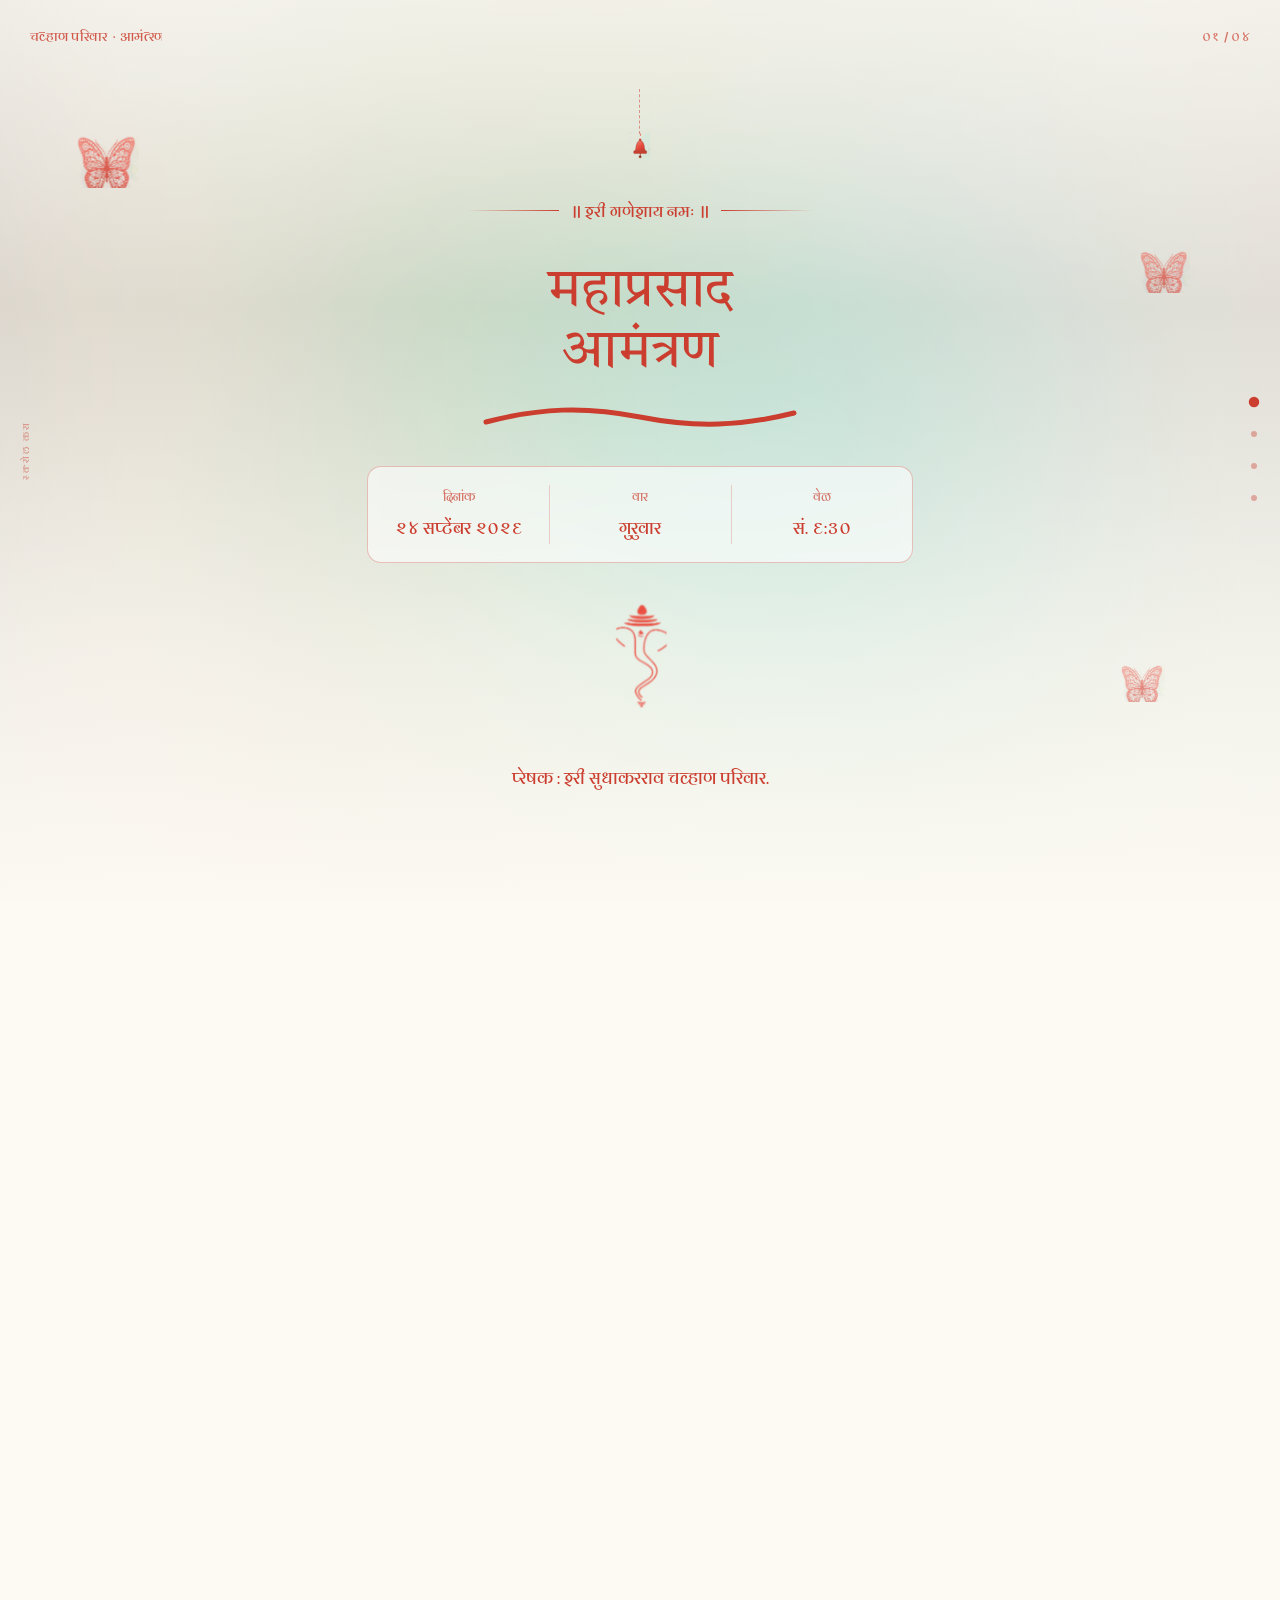
==== index.html @ 882b6fec "Initial commit: wedding invitation page with assets Co-Authored-By: Claude Opus 5 (1M context) <nore" ====
<!DOCTYPE html>
<html lang="mr">
<head>
<meta charset="utf-8">
<meta name="viewport" content="width=device-width, initial-scale=1, viewport-fit=cover">
<title>महाप्रसाद आमंत्रण — चव्हाण परिवार</title>
<meta name="description" content="गणपती उत्सव २०२६ — सत्यनारायण पूजा व महाप्रसाद. दिनांक २४ सप्टेंबर २०२६, गुरुवार, सायंकाळी ६:३०.">
<meta name="theme-color" content="#cb3d2e">
<link rel="icon" href="assets/ganesh-red.png">
<link rel="preconnect" href="https://fonts.googleapis.com">
<link rel="preconnect" href="https://fonts.gstatic.com" crossorigin>
<link href="https://fonts.googleapis.com/css2?family=Arya:wght@400;700&family=Tiro+Devanagari+Marathi&display=swap" rel="stylesheet">
<style>
/* ============================================================
   1. FOUR ANCHORS — the only thing that actually scrolls.
      Empty and transparent: they drive the scrollbar, the snap
      points and the #hash links. Everything visible is fixed.
   ============================================================ */
html, body { height: 100%; margin: 0; }
body{
  overflow-y: scroll;
  scroll-snap-type: y mandatory;
  scroll-behavior: smooth;
  overscroll-behavior-y: none;
  background: #fdfaf4;
  font-family: "Arya", "Noto Sans Devanagari", system-ui, sans-serif;
  -webkit-font-smoothing: antialiased;
}
.anchor{ height: 100svh; scroll-snap-align: start; scroll-snap-stop: always; }

:root{
  --dur: .72s;
  --ease: cubic-bezier(.76,0,.24,1);
  --cream: #fdfaf4;
  --red: #cb3d2e;
  --red-deep: #a82c20;
  --gold: #f6c85c;
  --gold-soft: #ffe3a8;
  --serif: "Arya", "Noto Sans Devanagari", system-ui, sans-serif;
  --display: "Tiro Devanagari Marathi", "Noto Serif Devanagari", Georgia, serif;
}

/* ============================================================
   2. THE STAGE — fixed, never scrolls. Holds the colour panels
      and the four content screens.
   ============================================================ */
.stage{ position: fixed; inset: 0; overflow: hidden; pointer-events: none; }

/* ---- 2a. colour panels: each wipes up over the one below ---- */
.panel{
  position: absolute; inset: 0;
  clip-path: inset(100% 0 0 0);            /* hidden: top inset at 100% */
  transition: clip-path var(--dur) var(--ease);
  will-change: clip-path;
}
.panel.is-on{ clip-path: inset(0 0 0 0); } /* reveal: edge travels up */
.panel:nth-child(1){ background: var(--cream); z-index: 1 }
.panel:nth-child(2){ background: #fdfbf6; z-index: 2 }
.panel:nth-child(3){ z-index: 3;
  background:
    radial-gradient(120% 70% at 50% 42%, #dd6b3c 0%, #d2482f 42%, #cb3d2e 70%, #c33827 100%); }
.panel:nth-child(4){ z-index: 4;
  background:
    radial-gradient(90% 55% at 50% 30%, #e0713f 0%, #d2482f 45%, #c93b2b 75%, #bf3325 100%); }

/* the blurred Ganpati photo, living inside panel 1 */
.panel .bokeh{
  position: absolute; inset: -6%;
  background: url("assets/bokeh.jpg") center top / cover no-repeat;
  opacity: .55;
  filter: blur(10px) saturate(1.05);
  transform: scale(1.06);
}
.panel .bokeh.faint{ opacity: .10; filter: blur(30px) saturate(.55) brightness(1.12); }
.panel .veil.soft{
  background: linear-gradient(180deg,
    rgba(253,251,246,.55) 0%, rgba(253,251,246,.30) 40%, rgba(253,251,246,.92) 100%);
}
.panel .veil{
  position: absolute; inset: 0;
  background: linear-gradient(180deg,
    rgba(253,250,244,.62) 0%, rgba(253,250,244,.20) 34%,
    rgba(253,250,244,.72) 72%, rgba(253,250,244,.97) 100%);
}

/* ============================================================
   3. SCREENS — one per anchor, stacked, only the active one
      is visible. Children stagger in behind the wipe edge.
   ============================================================ */
.screen{
  position: absolute; inset: 0; z-index: 10;
  display: grid; place-items: center;
  opacity: 0; visibility: hidden;
  transition: opacity .45s ease, visibility 0s linear .45s;
}
.screen.is-on{ opacity: 1; visibility: visible; transition: opacity .5s ease .18s; }
.screen:nth-of-type(1){ z-index: 11 } .screen:nth-of-type(2){ z-index: 12 }
.screen:nth-of-type(3){ z-index: 13 } .screen:nth-of-type(4){ z-index: 14 }

.sheet{
  width: min(92vw, 34rem);
  max-height: 100svh;
  padding: clamp(12px, 4svh, 34px) 0;
  display: flex; flex-direction: column; align-items: center;
  text-align: center;
}

/* stagger: every direct child of .sheet rises into place */
.sheet > *{
  opacity: 0; transform: translateY(18px);
  transition: opacity .6s var(--ease), transform .6s var(--ease);
}
.screen.is-on .sheet > *{ opacity: 1; transform: none; }
.screen.is-on .sheet > :nth-child(1){ transition-delay: .26s }
.screen.is-on .sheet > :nth-child(2){ transition-delay: .32s }
.screen.is-on .sheet > :nth-child(3){ transition-delay: .38s }
.screen.is-on .sheet > :nth-child(4){ transition-delay: .44s }
.screen.is-on .sheet > :nth-child(5){ transition-delay: .50s }
.screen.is-on .sheet > :nth-child(6){ transition-delay: .56s }
.screen.is-on .sheet > :nth-child(7){ transition-delay: .62s }
.screen.is-on .sheet > :nth-child(8){ transition-delay: .68s }

/* ---- shared type ---- */
.eyebrow{
  font-family: var(--serif);
  font-size: clamp(.95rem, 2.6vw, 1.15rem);
  letter-spacing: .04em;
}
.hang{ display: flex; flex-direction: column; align-items: center; }
.hang i{ display: block; width: 1px; height: clamp(26px, 5svh, 46px);
  border-left: 1px dashed currentColor; opacity: .5 }
.hang img{ width: clamp(14px, 3vw, 20px); margin-top: -2px }

.title{
  font-family: var(--serif);
  font-weight: 400;
  font-size: clamp(2.1rem, 8.6vw, 3.4rem);
  line-height: 1.12;
  letter-spacing: -.01em;
  margin: 0;
}
.lede{
  font-size: clamp(1rem, 3.5vw, 1.18rem);
  line-height: 2;
  margin: 0;
  text-wrap: pretty;
}
.hairline{ width: min(42vw, 13rem); height: 1px; background: currentColor; opacity: .35 }

/* ---- the swirl under the headline ---- */
.swirl{ width: min(62vw, 20rem); display: block }
.swirl path{
  fill: none; stroke: var(--red); stroke-width: 5; stroke-linecap: round;
  stroke-dasharray: 460; stroke-dashoffset: 460;
  transition: stroke-dashoffset 1.1s var(--ease) .5s;
}
.screen.is-on .swirl path{ stroke-dashoffset: 0 }

/* ---- screen 1: cream, red ink ---- */
#s1{ color: var(--red) }
.namah{
  display: flex; align-items: center; gap: .7em;
  font-family: var(--serif);
  font-size: clamp(.9rem, 2.8vw, 1.05rem);
  white-space: nowrap;
}
.namah::before, .namah::after{
  content: ""; width: clamp(40px, 12vw, 92px); height: 1px;
  background: linear-gradient(90deg, transparent, currentColor);
}
.namah::after{ background: linear-gradient(270deg, transparent, currentColor) }

.facts{
  display: grid; grid-template-columns: repeat(3, 1fr);
  width: 100%;
  border: 1px solid rgba(203,61,46,.30);
  border-radius: 14px;
  background: rgba(255,255,255,.58);
  backdrop-filter: blur(6px);
  padding: clamp(12px, 2.4svh, 18px) 0;
}
.facts div + div{ border-left: 1px solid rgba(203,61,46,.22) }
.facts dt{ font-size: .78rem; opacity: .72; margin-bottom: .25em; font-weight: 500 }
.facts dd{ margin: 0; font-family: var(--serif); font-size: clamp(.95rem, 3.1vw, 1.12rem) }

#t1{ font-family: var(--display); font-weight: 400 }
.sender{ font-family: var(--serif); font-size: clamp(.95rem, 3vw, 1.1rem) }
.ganesh-red{ width: clamp(62px, 16vw, 86px) }

/* ---- screen 2: cream, ink ---- */
#s2{ color: #8a2c20 }
#s2 .lede{ color: #5d3b33 }
.plea{
  font-family: var(--serif);
  color: var(--red);
  font-size: clamp(1.02rem, 3.7vw, 1.22rem);
  line-height: 1.75; margin: 0;
}

/* ---- buttons ---- */
.btn{
  pointer-events: auto;
  display: inline-flex; align-items: center; justify-content: center; gap: .6em;
  width: 100%;
  padding: clamp(13px, 2.2svh, 17px) 22px;
  border-radius: 999px;
  font-family: var(--serif);
  font-size: clamp(1rem, 3.3vw, 1.12rem);
  text-decoration: none;
  cursor: pointer;
  transition: transform .3s var(--ease), background-color .3s ease, box-shadow .3s ease;
}
.btn:active{ transform: scale(.985) }
.btn-ghost{ border: 1px solid rgba(203,61,46,.45); color: var(--red); background: rgba(255,255,255,.5) }
.btn-ghost:hover{ background: #fff; box-shadow: 0 10px 30px -14px rgba(203,61,46,.55) }
.btn-gold{ background: var(--gold); color: #9a2d1c; border: 0; font-weight: 500;
  box-shadow: 0 14px 34px -16px rgba(0,0,0,.55) }
.btn-gold:hover{ background: #ffd775 }
.btn svg{ width: 1.05em; height: 1.05em; flex: none }
.chev{ transition: transform .5s var(--ease) }
.btn:hover .chev{ transform: translateY(3px) }

/* ---- screen 3: red, gold ---- */
#s3{ color: var(--gold-soft) }
.card{
  position: relative;
  width: 100%;
  display: grid; grid-template-columns: auto 1fr; align-items: center;
  gap: clamp(12px, 3.4vw, 18px);
  text-align: left;
  padding: clamp(12px, 2.3svh, 18px) clamp(14px, 4vw, 20px);
  border: 1px solid rgba(255,225,170,.28);
  border-radius: 14px;
  background: rgba(255,255,255,.10);
}
.card .ico{
  width: clamp(38px, 10vw, 46px); aspect-ratio: 1;
  display: grid; place-items: center;
  border-radius: 12px;
  background: rgba(255,210,120,.18);
  border: 1px solid rgba(255,225,170,.30);
}
.card .ico svg{ width: 55%; height: 55%; stroke: var(--gold); fill: none;
  stroke-width: 1.7; stroke-linecap: round; stroke-linejoin: round }
.card .k{ font-size: .8rem; opacity: .78; font-weight: 500 }
.card .v{ font-family: var(--serif); color: #fff;
  font-size: clamp(1.05rem, 4vw, 1.3rem); line-height: 1.35; margin: .08em 0 }
.card .s{ font-size: clamp(.82rem, 2.9vw, .93rem); opacity: .82; line-height: 1.45 }

/* ---- screen 4: red, gold ---- */
#s4{ color: var(--gold-soft) }
.ganesh-gold{ width: clamp(76px, 22vw, 118px) }
.title-gold{ color: var(--gold); letter-spacing: .06em }
.mantra{
  display: flex; align-items: center; justify-content: center; gap: clamp(10px, 3vw, 20px);
  font-family: var(--serif); color: #fff;
  font-size: clamp(1rem, 3.6vw, 1.2rem);
}
.mantra img{ width: clamp(26px, 7vw, 38px) }

/* ============================================================
   4. CHROME — top bar with the rolling section name, the dot
      nav on the right, and the drifting butterflies.
   ============================================================ */
.chrome{
  position: absolute; inset: 0; z-index: 60;
  color: var(--red);
  transition: color .5s ease;
}
.stage[data-i="2"] .chrome, .stage[data-i="3"] .chrome{ color: var(--gold-soft) }

.bar{
  position: absolute; left: 0; right: 0; top: env(safe-area-inset-top, 0px);
  display: flex; justify-content: space-between; align-items: baseline;
  padding: clamp(14px,2.6vw,24px) clamp(16px,4.5vw,30px);
  font-size: clamp(.72rem, 2.3vw, .84rem);
  letter-spacing: .02em;
}
.wordmark{ display: flex; gap: .4em; align-items: baseline; font-weight: 500; opacity: .85 }

/* WORD ROLL — a one-line mask. The leaving word slides up and
   out, the arriving word slides up in from below, both at once. */
.roll{ position: relative; display: inline-block; overflow: hidden;
  vertical-align: bottom; line-height: 1.35 }
.roll .w{ display: block; transition: transform var(--dur) var(--ease); will-change: transform }
.roll .w:not(:first-child){ position: absolute; left: 0; top: 0 }
.roll .w[data-state="prev"]{ transform: translateY(-140%) }
.roll .w[data-state="next"]{ transform: translateY(140%) }
.roll .w[data-state="on"]{ transform: translateY(0) }

.count{ font-variant-numeric: tabular-nums; opacity: .7 }

/* dot nav — the four beads on the right edge */
.dots{
  position: absolute; right: clamp(9px, 2.4vw, 18px); top: 50%;
  transform: translateY(-50%);
  display: flex; flex-direction: column; gap: clamp(11px, 2.4vh, 16px);
  margin: 0; padding: 0; list-style: none;
}
.dots a{
  pointer-events: auto; display: block; padding: 5px; color: inherit;
  -webkit-tap-highlight-color: transparent;
}
.dots a::before{
  content: ""; display: block; width: 6px; height: 6px; border-radius: 50%;
  background: currentColor; opacity: .38;
  transition: transform .45s var(--ease), opacity .45s ease;
}
.dots a[aria-current="true"]::before{ transform: scale(1.75); opacity: 1 }

.side{
  position: absolute; left: clamp(8px, 2.2vw, 16px); top: 50%;
  transform: translateY(-50%) rotate(180deg);
  writing-mode: vertical-rl;
  font-size: .62rem; letter-spacing: .22em; text-transform: uppercase;
  opacity: .5;
  transition: opacity .4s ease;
}
.stage[data-i="3"] .side{ opacity: 0 }

/* butterflies: decorative, drifting, per-screen */
.flutter{ position: absolute; inset: 0; z-index: 20; pointer-events: none; overflow: hidden }
.flutter img{
  position: absolute; width: var(--w, 46px);
  opacity: 0; transform: translateY(20px) scale(.9);
  transition: opacity .8s ease, transform .9s var(--ease);
}
.screen.is-on .flutter img{ opacity: var(--o, .9); transform: none;
  animation: drift 7s ease-in-out infinite alternate }
.screen.is-on .flutter img:nth-child(2){ animation-duration: 9s; animation-delay: -3s }
.screen.is-on .flutter img:nth-child(3){ animation-duration: 8s; animation-delay: -5s }
@keyframes drift{
  from{ transform: translate3d(0,0,0) rotate(-2deg) }
  to  { transform: translate3d(4px,-12px,0) rotate(3deg) }
}

@media (max-height: 700px){
  .sheet{ gap: 0 }
  .lede{ line-height: 1.85 }
}
@media (prefers-reduced-motion: reduce){
  :root{ --dur: .001s }
  body{ scroll-behavior: auto; scroll-snap-type: y proximity }
  .screen.is-on .flutter img{ animation: none }
  .swirl path{ stroke-dashoffset: 0 }
}
</style>
</head>
<body>

<!-- 1. the four anchors: the only scrolling thing on the page -->
<section class="anchor" id="one"   aria-label="महाप्रसाद आमंत्रण"></section>
<section class="anchor" id="two"   aria-label="आमंत्रण"></section>
<section class="anchor" id="three" aria-label="तपशील"></section>
<section class="anchor" id="four"  aria-label="श्री गणेश"></section>

<!-- 2. the fixed stage -->
<div class="stage" data-i="0">

  <!-- 2a. colour panels -->
  <div class="panel is-on"><div class="bokeh"></div><div class="veil"></div></div>
  <div class="panel"><div class="bokeh faint"></div><div class="veil soft"></div></div>
  <div class="panel"></div>
  <div class="panel"></div>

  <!-- 2b. screen one — the invitation -->
  <section class="screen is-on" id="s1" aria-labelledby="t1">
    <div class="flutter">
      <img src="assets/butterfly-red.png" alt="" style="--w:clamp(42px,11vw,62px);--o:.85; left:6%; top:14%">
      <img src="assets/butterfly-red.png" alt="" style="--w:clamp(34px,9vw,50px);--o:.7; right:7%; top:27%">
      <img src="assets/butterfly-red.png" alt="" style="--w:clamp(30px,8vw,44px);--o:.6; right:9%; bottom:22%">
    </div>
    <div class="sheet" style="gap: clamp(10px,2.2svh,20px)">
      <div class="hang"><i></i><img src="assets/bell-red.png" alt=""></div>
      <p class="namah">॥ श्री गणेशाय नमः ॥</p>
      <h1 class="title" id="t1">महाप्रसाद<br>आमंत्रण</h1>
      <svg class="swirl" viewBox="0 0 320 26" aria-hidden="true">
        <path d="M6 18 C 60 4, 104 2, 160 13 C 216 24, 262 22, 314 9"/>
      </svg>
      <dl class="facts">
        <div><dt>दिनांक</dt><dd>२४ सप्टेंबर २०२६</dd></div>
        <div><dt>वार</dt><dd>गुरुवार</dd></div>
        <div><dt>वेळ</dt><dd>सं. ६:३०</dd></div>
      </dl>
      <img class="ganesh-red" src="assets/ganesh-red.png" alt="श्री गणेश">
      <p class="sender">प्रेषक : श्री सुधाकरराव चव्हाण परिवार.</p>
    </div>
  </section>

  <!-- 2c. screen two — the request -->
  <section class="screen" id="s2" aria-labelledby="t2">
    <div class="flutter">
      <img src="assets/butterfly-red.png" alt="" style="--w:clamp(40px,10vw,58px);--o:.8; left:7%; top:16%">
      <img src="assets/butterfly-red.png" alt="" style="--w:clamp(44px,11vw,62px);--o:.75; right:5%; top:30%">
      <img src="assets/butterfly-red.png" alt="" style="--w:clamp(36px,9vw,52px);--o:.7; right:8%; bottom:24%">
    </div>
    <div class="sheet" style="gap: clamp(12px,2.6svh,22px)">
      <p class="eyebrow" id="t2">आमंत्रण</p>
      <div class="hang"><i></i><img src="assets/bell-red.png" alt=""></div>
      <p class="lede">
        दरवर्षी प्रमाणे यंदाही आमच्या येथे आनंदमयी वातावरणात गणपती बाप्पांचं आगमन
        झालेलं आहे. गणपती उत्सवा निमित्य आमच्या येथे दिनांक २४/०९/२६, गुरुवार रोजी
        सत्यनारायण पूजा व महाप्रसादाचे आयोजन करण्यात आले आहे. आपणास विनंती आहे की
        आपण सहपरिवार येऊन या महाप्रसादाचा आस्वाद घ्यावा.
      </p>
      <div class="hairline"></div>
      <p class="plea">कृपया हेच हृदयस्थ वैयक्तिक आमंत्रण समजून, जरूर येणे करावे.</p>
      <a class="btn btn-ghost" href="#three">
        दिनांक, वेळ व स्थळ
        <svg class="chev" viewBox="0 0 24 24" fill="none" stroke="currentColor" stroke-width="1.8"
             stroke-linecap="round" stroke-linejoin="round" aria-hidden="true"><path d="M6 9l6 6 6-6"/></svg>
      </a>
    </div>
  </section>

  <!-- 2d. screen three — the details -->
  <section class="screen" id="s3" aria-labelledby="t3">
    <div class="flutter">
      <img src="assets/butterfly-gold.png" alt="" style="--w:clamp(40px,10vw,56px);--o:.85; left:7%; top:15%">
      <img src="assets/butterfly-gold.png" alt="" style="--w:clamp(44px,11vw,60px);--o:.7; right:6%; top:26%">
      <img src="assets/butterfly-gold.png" alt="" style="--w:clamp(38px,9vw,54px);--o:.75; right:6%; bottom:20%">
    </div>
    <div class="sheet" style="gap: clamp(10px,2svh,16px)">
      <p class="eyebrow" id="t3">तपशील</p>
      <div class="hang"><i></i><img src="assets/bell-red.png" alt=""></div>

      <div class="card">
        <span class="ico"><svg viewBox="0 0 24 24" aria-hidden="true">
          <rect x="3" y="5" width="18" height="16" rx="2.5"/><path d="M3 10h18M8 3v4M16 3v4"/></svg></span>
        <div><p class="k">दिनांक</p><p class="v">२४ सप्टेंबर २०२६</p><p class="s">गुरुवार</p></div>
      </div>

      <div class="card">
        <span class="ico"><svg viewBox="0 0 24 24" aria-hidden="true">
          <circle cx="12" cy="12" r="9"/><path d="M12 7v5.5l3.5 2"/></svg></span>
        <div><p class="k">वेळ</p><p class="v">सायंकाळी ६:३०</p><p class="s">पासून आपल्या आगमना पर्यंत</p></div>
      </div>

      <div class="card">
        <span class="ico"><svg viewBox="0 0 24 24" aria-hidden="true">
          <path d="M12 21s7-5.5 7-11a7 7 0 1 0-14 0c0 5.5 7 11 7 11z"/><circle cx="12" cy="10" r="2.6"/></svg></span>
        <div><p class="k">स्थळ</p><p class="v">आमचे राहते घरी, “सुधानंद”</p>
          <p class="s">८४, जूना सुभेदार लेआऊट विस्तारित, नागपूर – २४</p></div>
      </div>

      <a class="btn btn-gold" target="_blank" rel="noopener"
         href="https://www.google.com/maps/search/?api=1&amp;query=84%2C%20Juna%20Subhedar%20Layout%20Extension%2C%20Nagpur%20440024">
        <svg viewBox="0 0 24 24" fill="none" stroke="currentColor" stroke-width="1.8"
             stroke-linecap="round" stroke-linejoin="round" aria-hidden="true">
          <path d="M12 21s7-5.5 7-11a7 7 0 1 0-14 0c0 5.5 7 11 7 11z"/><circle cx="12" cy="10" r="2.6"/></svg>
        नकाशावर स्थळ पहा
      </a>
    </div>
  </section>

  <!-- 2e. screen four — the blessing -->
  <section class="screen" id="s4" aria-labelledby="t4">
    <div class="flutter">
      <img src="assets/butterfly-gold.png" alt="" style="--w:clamp(38px,9vw,52px);--o:.8; left:8%; top:18%">
      <img src="assets/butterfly-gold.png" alt="" style="--w:clamp(42px,10vw,56px);--o:.7; right:7%; top:24%">
      <img src="assets/butterfly-gold.png" alt="" style="--w:clamp(40px,10vw,54px);--o:.75; right:8%; bottom:22%">
    </div>
    <div class="sheet" style="gap: clamp(12px,2.6svh,22px)">
      <img class="ganesh-gold" src="assets/ganesh-gold.png" alt="">
      <h2 class="title title-gold" id="t4">श्री गणेश</h2>
      <div class="hairline"></div>
      <p class="mantra">
        <img src="assets/diya-gold.png" alt="">
        ॥ गणपती बाप्पा मोरया ॥
        <img src="assets/diya-gold.png" alt="">
      </p>
    </div>
  </section>

  <!-- 2f. chrome -->
  <div class="chrome">
    <div class="bar">
      <div class="wordmark">
        <span>चव्हाण परिवार</span>
        <span>·</span>
        <span class="roll" data-roll>
          <span class="w" data-state="on">आमंत्रण</span>
          <span class="w" data-state="next">विनंती</span>
          <span class="w" data-state="next">तपशील</span>
          <span class="w" data-state="next">आशीर्वाद</span>
        </span>
      </div>
      <div class="count"><span data-cur>०१</span> / ०४</div>
    </div>

    <span class="side" data-scroll-hint>स्क्रोल करा</span>

    <nav aria-label="पडदे">
      <ul class="dots">
        <li><a href="#one"   aria-current="true"><span class="sr-only"></span></a></li>
        <li><a href="#two"></a></li>
        <li><a href="#three"></a></li>
        <li><a href="#four"></a></li>
      </ul>
    </nav>
  </div>
</div>

<script>
(() => {
  const stage   = document.querySelector('.stage');
  const anchors = [...document.querySelectorAll('.anchor')];
  const panels  = [...document.querySelectorAll('.panel')];
  const screens = [...document.querySelectorAll('.screen')];
  const links   = [...document.querySelectorAll('.dots a')];
  const rolls   = [...document.querySelectorAll('[data-roll]')];
  const counter = document.querySelector('[data-cur]');
  const NUM     = ['०१','०२','०३','०४'];
  let current = -1;

  /* One function drives everything: panels, screens, words, dots, hash. */
  function setActive(i){
    if (i === current || i < 0) return;
    current = i;

    // panels 0..i are down; everything above stays clipped away
    panels.forEach((p, n) => p.classList.toggle('is-on', n <= i));
    screens.forEach((s, n) => s.classList.toggle('is-on', n === i));

    // words: past ones parked above, future ones waiting below
    rolls.forEach(r => [...r.children].forEach((w, n) => {
      w.dataset.state = n < i ? 'prev' : n > i ? 'next' : 'on';
    }));

    links.forEach((a, n) => a.setAttribute('aria-current', String(n === i)));
    counter.textContent = NUM[i];
    stage.dataset.i = i;
    history.replaceState(null, '', '#' + anchors[i].id);
  }

  /* The roll mask must track the active word, or it would reserve
     space for the longest one forever. */
  function sizeRolls(){
    rolls.forEach(r => {
      const on = r.querySelector('[data-state="on"]');
      if (on) r.style.width = on.getBoundingClientRect().width + 'px';
    });
  }
  new ResizeObserver(sizeRolls).observe(document.body);
  document.fonts?.ready.then(sizeRolls);

  const io = new IntersectionObserver(es => {
    es.forEach(e => { if (e.isIntersecting){ setActive(anchors.indexOf(e.target)); sizeRolls(); } });
  }, { threshold: 0.55 });
  anchors.forEach(a => io.observe(a));

  const goto = i => anchors[Math.max(0, Math.min(anchors.length - 1, i))]
    ?.scrollIntoView({ behavior: 'smooth' });

  addEventListener('keydown', e => {
    const step = { ArrowDown:1, PageDown:1, ' ':1, ArrowUp:-1, PageUp:-1 }[e.key];
    if (step === undefined || e.metaKey || e.ctrlKey || e.altKey) return;
    e.preventDefault();
    goto(current + step);
  });
  addEventListener('keydown', e => {
    if (e.key === 'Home'){ e.preventDefault(); goto(0); }
    if (e.key === 'End'){ e.preventDefault(); goto(anchors.length - 1); }
  });

  // honour a deep link like /#three on load
  const start = anchors.findIndex(a => '#' + a.id === location.hash);
  setActive(start < 0 ? 0 : start);
  sizeRolls();
  if (start > 0) anchors[start].scrollIntoView();
})();
</script>
</body>
</html>
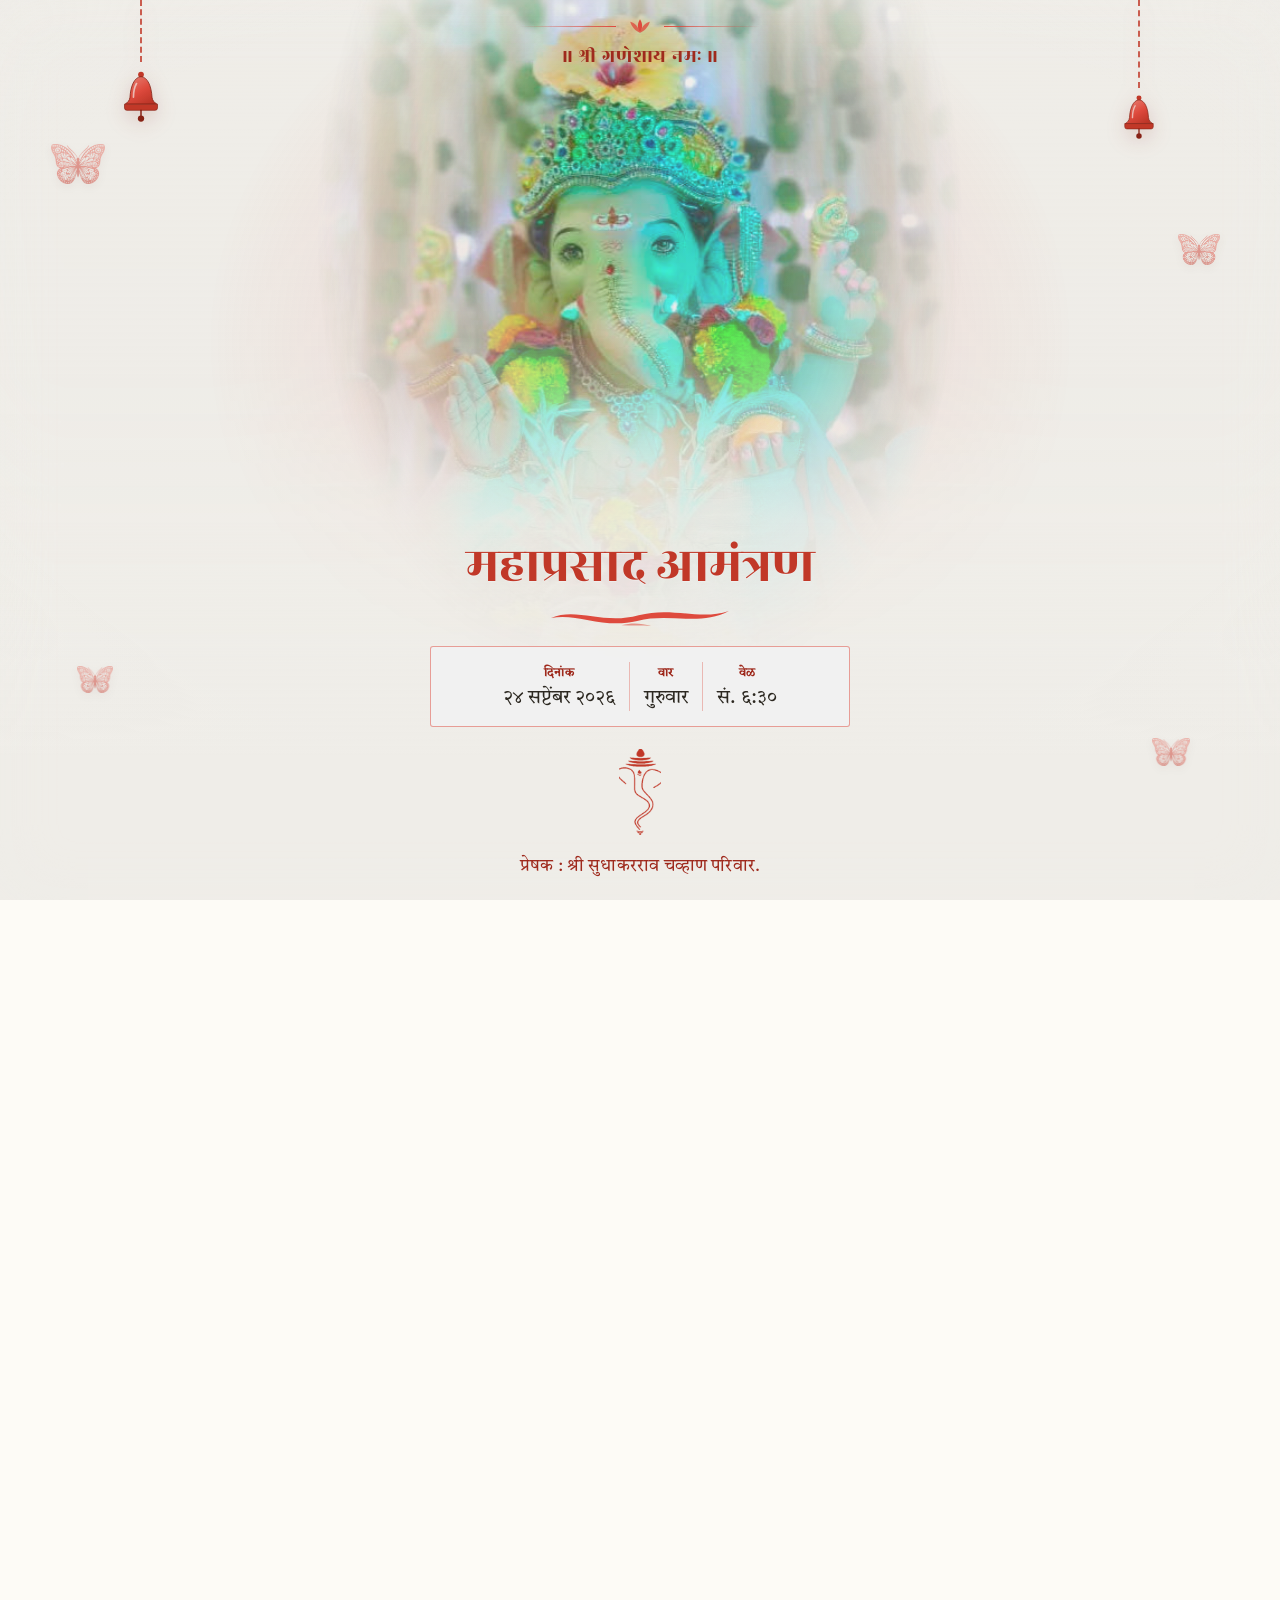
==== commit 60b3884b: "Replace with the invite version (the one served on :4173) This is the real project: index.html + sty" ====
--- a/index.html
+++ b/index.html
@@ -1,574 +1,314 @@
-<!DOCTYPE html>
+<!doctype html>
 <html lang="mr">
 <head>
 <meta charset="utf-8">
 <meta name="viewport" content="width=device-width, initial-scale=1, viewport-fit=cover">
-<title>महाप्रसाद आमंत्रण — चव्हाण परिवार</title>
-<meta name="description" content="गणपती उत्सव २०२६ — सत्यनारायण पूजा व महाप्रसाद. दिनांक २४ सप्टेंबर २०२६, गुरुवार, सायंकाळी ६:३०.">
-<meta name="theme-color" content="#cb3d2e">
-<link rel="icon" href="assets/ganesh-red.png">
+<meta name="theme-color" content="#FDFBF6">
+<title>महाप्रसाद आमंत्रण — श्री सुधाकरराव चव्हाण परिवार</title>
+<meta name="description" content="गणपती उत्सवा निमित्य सत्यनारायण पूजा व महाप्रसादाचे आमंत्रण — २४ सप्टेंबर २०२६, गुरुवार, सायंकाळी ६:३० पासून.">
 <link rel="preconnect" href="https://fonts.googleapis.com">
 <link rel="preconnect" href="https://fonts.gstatic.com" crossorigin>
-<link href="https://fonts.googleapis.com/css2?family=Arya:wght@400;700&family=Tiro+Devanagari+Marathi&display=swap" rel="stylesheet">
-<style>
-/* ============================================================
-   1. FOUR ANCHORS — the only thing that actually scrolls.
-      Empty and transparent: they drive the scrollbar, the snap
-      points and the #hash links. Everything visible is fixed.
-   ============================================================ */
-html, body { height: 100%; margin: 0; }
-body{
-  overflow-y: scroll;
-  scroll-snap-type: y mandatory;
-  scroll-behavior: smooth;
-  overscroll-behavior-y: none;
-  background: #fdfaf4;
-  font-family: "Arya", "Noto Sans Devanagari", system-ui, sans-serif;
-  -webkit-font-smoothing: antialiased;
-}
-.anchor{ height: 100svh; scroll-snap-align: start; scroll-snap-stop: always; }
-
-:root{
-  --dur: .72s;
-  --ease: cubic-bezier(.76,0,.24,1);
-  --cream: #fdfaf4;
-  --red: #cb3d2e;
-  --red-deep: #a82c20;
-  --gold: #f6c85c;
-  --gold-soft: #ffe3a8;
-  --serif: "Arya", "Noto Sans Devanagari", system-ui, sans-serif;
-  --display: "Tiro Devanagari Marathi", "Noto Serif Devanagari", Georgia, serif;
-}
-
-/* ============================================================
-   2. THE STAGE — fixed, never scrolls. Holds the colour panels
-      and the four content screens.
-   ============================================================ */
-.stage{ position: fixed; inset: 0; overflow: hidden; pointer-events: none; }
-
-/* ---- 2a. colour panels: each wipes up over the one below ---- */
-.panel{
-  position: absolute; inset: 0;
-  clip-path: inset(100% 0 0 0);            /* hidden: top inset at 100% */
-  transition: clip-path var(--dur) var(--ease);
-  will-change: clip-path;
-}
-.panel.is-on{ clip-path: inset(0 0 0 0); } /* reveal: edge travels up */
-.panel:nth-child(1){ background: var(--cream); z-index: 1 }
-.panel:nth-child(2){ background: #fdfbf6; z-index: 2 }
-.panel:nth-child(3){ z-index: 3;
-  background:
-    radial-gradient(120% 70% at 50% 42%, #dd6b3c 0%, #d2482f 42%, #cb3d2e 70%, #c33827 100%); }
-.panel:nth-child(4){ z-index: 4;
-  background:
-    radial-gradient(90% 55% at 50% 30%, #e0713f 0%, #d2482f 45%, #c93b2b 75%, #bf3325 100%); }
-
-/* the blurred Ganpati photo, living inside panel 1 */
-.panel .bokeh{
-  position: absolute; inset: -6%;
-  background: url("assets/bokeh.jpg") center top / cover no-repeat;
-  opacity: .55;
-  filter: blur(10px) saturate(1.05);
-  transform: scale(1.06);
-}
-.panel .bokeh.faint{ opacity: .10; filter: blur(30px) saturate(.55) brightness(1.12); }
-.panel .veil.soft{
-  background: linear-gradient(180deg,
-    rgba(253,251,246,.55) 0%, rgba(253,251,246,.30) 40%, rgba(253,251,246,.92) 100%);
-}
-.panel .veil{
-  position: absolute; inset: 0;
-  background: linear-gradient(180deg,
-    rgba(253,250,244,.62) 0%, rgba(253,250,244,.20) 34%,
-    rgba(253,250,244,.72) 72%, rgba(253,250,244,.97) 100%);
-}
-
-/* ============================================================
-   3. SCREENS — one per anchor, stacked, only the active one
-      is visible. Children stagger in behind the wipe edge.
-   ============================================================ */
-.screen{
-  position: absolute; inset: 0; z-index: 10;
-  display: grid; place-items: center;
-  opacity: 0; visibility: hidden;
-  transition: opacity .45s ease, visibility 0s linear .45s;
-}
-.screen.is-on{ opacity: 1; visibility: visible; transition: opacity .5s ease .18s; }
-.screen:nth-of-type(1){ z-index: 11 } .screen:nth-of-type(2){ z-index: 12 }
-.screen:nth-of-type(3){ z-index: 13 } .screen:nth-of-type(4){ z-index: 14 }
-
-.sheet{
-  width: min(92vw, 34rem);
-  max-height: 100svh;
-  padding: clamp(12px, 4svh, 34px) 0;
-  display: flex; flex-direction: column; align-items: center;
-  text-align: center;
-}
-
-/* stagger: every direct child of .sheet rises into place */
-.sheet > *{
-  opacity: 0; transform: translateY(18px);
-  transition: opacity .6s var(--ease), transform .6s var(--ease);
-}
-.screen.is-on .sheet > *{ opacity: 1; transform: none; }
-.screen.is-on .sheet > :nth-child(1){ transition-delay: .26s }
-.screen.is-on .sheet > :nth-child(2){ transition-delay: .32s }
-.screen.is-on .sheet > :nth-child(3){ transition-delay: .38s }
-.screen.is-on .sheet > :nth-child(4){ transition-delay: .44s }
-.screen.is-on .sheet > :nth-child(5){ transition-delay: .50s }
-.screen.is-on .sheet > :nth-child(6){ transition-delay: .56s }
-.screen.is-on .sheet > :nth-child(7){ transition-delay: .62s }
-.screen.is-on .sheet > :nth-child(8){ transition-delay: .68s }
-
-/* ---- shared type ---- */
-.eyebrow{
-  font-family: var(--serif);
-  font-size: clamp(.95rem, 2.6vw, 1.15rem);
-  letter-spacing: .04em;
-}
-.hang{ display: flex; flex-direction: column; align-items: center; }
-.hang i{ display: block; width: 1px; height: clamp(26px, 5svh, 46px);
-  border-left: 1px dashed currentColor; opacity: .5 }
-.hang img{ width: clamp(14px, 3vw, 20px); margin-top: -2px }
-
-.title{
-  font-family: var(--serif);
-  font-weight: 400;
-  font-size: clamp(2.1rem, 8.6vw, 3.4rem);
-  line-height: 1.12;
-  letter-spacing: -.01em;
-  margin: 0;
-}
-.lede{
-  font-size: clamp(1rem, 3.5vw, 1.18rem);
-  line-height: 2;
-  margin: 0;
-  text-wrap: pretty;
-}
-.hairline{ width: min(42vw, 13rem); height: 1px; background: currentColor; opacity: .35 }
-
-/* ---- the swirl under the headline ---- */
-.swirl{ width: min(62vw, 20rem); display: block }
-.swirl path{
-  fill: none; stroke: var(--red); stroke-width: 5; stroke-linecap: round;
-  stroke-dasharray: 460; stroke-dashoffset: 460;
-  transition: stroke-dashoffset 1.1s var(--ease) .5s;
-}
-.screen.is-on .swirl path{ stroke-dashoffset: 0 }
-
-/* ---- screen 1: cream, red ink ---- */
-#s1{ color: var(--red) }
-.namah{
-  display: flex; align-items: center; gap: .7em;
-  font-family: var(--serif);
-  font-size: clamp(.9rem, 2.8vw, 1.05rem);
-  white-space: nowrap;
-}
-.namah::before, .namah::after{
-  content: ""; width: clamp(40px, 12vw, 92px); height: 1px;
-  background: linear-gradient(90deg, transparent, currentColor);
-}
-.namah::after{ background: linear-gradient(270deg, transparent, currentColor) }
-
-.facts{
-  display: grid; grid-template-columns: repeat(3, 1fr);
-  width: 100%;
-  border: 1px solid rgba(203,61,46,.30);
-  border-radius: 14px;
-  background: rgba(255,255,255,.58);
-  backdrop-filter: blur(6px);
-  padding: clamp(12px, 2.4svh, 18px) 0;
-}
-.facts div + div{ border-left: 1px solid rgba(203,61,46,.22) }
-.facts dt{ font-size: .78rem; opacity: .72; margin-bottom: .25em; font-weight: 500 }
-.facts dd{ margin: 0; font-family: var(--serif); font-size: clamp(.95rem, 3.1vw, 1.12rem) }
-
-#t1{ font-family: var(--display); font-weight: 400 }
-.sender{ font-family: var(--serif); font-size: clamp(.95rem, 3vw, 1.1rem) }
-.ganesh-red{ width: clamp(62px, 16vw, 86px) }
-
-/* ---- screen 2: cream, ink ---- */
-#s2{ color: #8a2c20 }
-#s2 .lede{ color: #5d3b33 }
-.plea{
-  font-family: var(--serif);
-  color: var(--red);
-  font-size: clamp(1.02rem, 3.7vw, 1.22rem);
-  line-height: 1.75; margin: 0;
-}
-
-/* ---- buttons ---- */
-.btn{
-  pointer-events: auto;
-  display: inline-flex; align-items: center; justify-content: center; gap: .6em;
-  width: 100%;
-  padding: clamp(13px, 2.2svh, 17px) 22px;
-  border-radius: 999px;
-  font-family: var(--serif);
-  font-size: clamp(1rem, 3.3vw, 1.12rem);
-  text-decoration: none;
-  cursor: pointer;
-  transition: transform .3s var(--ease), background-color .3s ease, box-shadow .3s ease;
-}
-.btn:active{ transform: scale(.985) }
-.btn-ghost{ border: 1px solid rgba(203,61,46,.45); color: var(--red); background: rgba(255,255,255,.5) }
-.btn-ghost:hover{ background: #fff; box-shadow: 0 10px 30px -14px rgba(203,61,46,.55) }
-.btn-gold{ background: var(--gold); color: #9a2d1c; border: 0; font-weight: 500;
-  box-shadow: 0 14px 34px -16px rgba(0,0,0,.55) }
-.btn-gold:hover{ background: #ffd775 }
-.btn svg{ width: 1.05em; height: 1.05em; flex: none }
-.chev{ transition: transform .5s var(--ease) }
-.btn:hover .chev{ transform: translateY(3px) }
-
-/* ---- screen 3: red, gold ---- */
-#s3{ color: var(--gold-soft) }
-.card{
-  position: relative;
-  width: 100%;
-  display: grid; grid-template-columns: auto 1fr; align-items: center;
-  gap: clamp(12px, 3.4vw, 18px);
-  text-align: left;
-  padding: clamp(12px, 2.3svh, 18px) clamp(14px, 4vw, 20px);
-  border: 1px solid rgba(255,225,170,.28);
-  border-radius: 14px;
-  background: rgba(255,255,255,.10);
-}
-.card .ico{
-  width: clamp(38px, 10vw, 46px); aspect-ratio: 1;
-  display: grid; place-items: center;
-  border-radius: 12px;
-  background: rgba(255,210,120,.18);
-  border: 1px solid rgba(255,225,170,.30);
-}
-.card .ico svg{ width: 55%; height: 55%; stroke: var(--gold); fill: none;
-  stroke-width: 1.7; stroke-linecap: round; stroke-linejoin: round }
-.card .k{ font-size: .8rem; opacity: .78; font-weight: 500 }
-.card .v{ font-family: var(--serif); color: #fff;
-  font-size: clamp(1.05rem, 4vw, 1.3rem); line-height: 1.35; margin: .08em 0 }
-.card .s{ font-size: clamp(.82rem, 2.9vw, .93rem); opacity: .82; line-height: 1.45 }
-
-/* ---- screen 4: red, gold ---- */
-#s4{ color: var(--gold-soft) }
-.ganesh-gold{ width: clamp(76px, 22vw, 118px) }
-.title-gold{ color: var(--gold); letter-spacing: .06em }
-.mantra{
-  display: flex; align-items: center; justify-content: center; gap: clamp(10px, 3vw, 20px);
-  font-family: var(--serif); color: #fff;
-  font-size: clamp(1rem, 3.6vw, 1.2rem);
-}
-.mantra img{ width: clamp(26px, 7vw, 38px) }
-
-/* ============================================================
-   4. CHROME — top bar with the rolling section name, the dot
-      nav on the right, and the drifting butterflies.
-   ============================================================ */
-.chrome{
-  position: absolute; inset: 0; z-index: 60;
-  color: var(--red);
-  transition: color .5s ease;
-}
-.stage[data-i="2"] .chrome, .stage[data-i="3"] .chrome{ color: var(--gold-soft) }
-
-.bar{
-  position: absolute; left: 0; right: 0; top: env(safe-area-inset-top, 0px);
-  display: flex; justify-content: space-between; align-items: baseline;
-  padding: clamp(14px,2.6vw,24px) clamp(16px,4.5vw,30px);
-  font-size: clamp(.72rem, 2.3vw, .84rem);
-  letter-spacing: .02em;
-}
-.wordmark{ display: flex; gap: .4em; align-items: baseline; font-weight: 500; opacity: .85 }
-
-/* WORD ROLL — a one-line mask. The leaving word slides up and
-   out, the arriving word slides up in from below, both at once. */
-.roll{ position: relative; display: inline-block; overflow: hidden;
-  vertical-align: bottom; line-height: 1.35 }
-.roll .w{ display: block; transition: transform var(--dur) var(--ease); will-change: transform }
-.roll .w:not(:first-child){ position: absolute; left: 0; top: 0 }
-.roll .w[data-state="prev"]{ transform: translateY(-140%) }
-.roll .w[data-state="next"]{ transform: translateY(140%) }
-.roll .w[data-state="on"]{ transform: translateY(0) }
-
-.count{ font-variant-numeric: tabular-nums; opacity: .7 }
-
-/* dot nav — the four beads on the right edge */
-.dots{
-  position: absolute; right: clamp(9px, 2.4vw, 18px); top: 50%;
-  transform: translateY(-50%);
-  display: flex; flex-direction: column; gap: clamp(11px, 2.4vh, 16px);
-  margin: 0; padding: 0; list-style: none;
-}
-.dots a{
-  pointer-events: auto; display: block; padding: 5px; color: inherit;
-  -webkit-tap-highlight-color: transparent;
-}
-.dots a::before{
-  content: ""; display: block; width: 6px; height: 6px; border-radius: 50%;
-  background: currentColor; opacity: .38;
-  transition: transform .45s var(--ease), opacity .45s ease;
-}
-.dots a[aria-current="true"]::before{ transform: scale(1.75); opacity: 1 }
-
-.side{
-  position: absolute; left: clamp(8px, 2.2vw, 16px); top: 50%;
-  transform: translateY(-50%) rotate(180deg);
-  writing-mode: vertical-rl;
-  font-size: .62rem; letter-spacing: .22em; text-transform: uppercase;
-  opacity: .5;
-  transition: opacity .4s ease;
-}
-.stage[data-i="3"] .side{ opacity: 0 }
-
-/* butterflies: decorative, drifting, per-screen */
-.flutter{ position: absolute; inset: 0; z-index: 20; pointer-events: none; overflow: hidden }
-.flutter img{
-  position: absolute; width: var(--w, 46px);
-  opacity: 0; transform: translateY(20px) scale(.9);
-  transition: opacity .8s ease, transform .9s var(--ease);
-}
-.screen.is-on .flutter img{ opacity: var(--o, .9); transform: none;
-  animation: drift 7s ease-in-out infinite alternate }
-.screen.is-on .flutter img:nth-child(2){ animation-duration: 9s; animation-delay: -3s }
-.screen.is-on .flutter img:nth-child(3){ animation-duration: 8s; animation-delay: -5s }
-@keyframes drift{
-  from{ transform: translate3d(0,0,0) rotate(-2deg) }
-  to  { transform: translate3d(4px,-12px,0) rotate(3deg) }
-}
-
-@media (max-height: 700px){
-  .sheet{ gap: 0 }
-  .lede{ line-height: 1.85 }
-}
-@media (prefers-reduced-motion: reduce){
-  :root{ --dur: .001s }
-  body{ scroll-behavior: auto; scroll-snap-type: y proximity }
-  .screen.is-on .flutter img{ animation: none }
-  .swirl path{ stroke-dashoffset: 0 }
-}
-</style>
+<link href="https://fonts.googleapis.com/css2?family=Rozha+One&family=Tiro+Devanagari+Marathi&family=Eczar:wght@400;500;600&family=Mukta:wght@300;400;600&display=swap" rel="stylesheet">
+<link rel="stylesheet" href="styles.css">
+
+
+<!-- set before the body paints, so there is no flash of the fallback -->
+<script>document.documentElement.classList.add('js')</script>
 </head>
 <body>
 
-<!-- 1. the four anchors: the only scrolling thing on the page -->
-<section class="anchor" id="one"   aria-label="महाप्रसाद आमंत्रण"></section>
-<section class="anchor" id="two"   aria-label="आमंत्रण"></section>
-<section class="anchor" id="three" aria-label="तपशील"></section>
-<section class="anchor" id="four"  aria-label="श्री गणेश"></section>
-
-<!-- 2. the fixed stage -->
-<div class="stage" data-i="0">
-
-  <!-- 2a. colour panels -->
-  <div class="panel is-on"><div class="bokeh"></div><div class="veil"></div></div>
-  <div class="panel"><div class="bokeh faint"></div><div class="veil soft"></div></div>
-  <div class="panel"></div>
-  <div class="panel"></div>
-
-  <!-- 2b. screen one — the invitation -->
-  <section class="screen is-on" id="s1" aria-labelledby="t1">
+<!-- ══════════════════════════════════════════════════════════════
+     1 · FOUR ANCHORS — the only thing that actually scrolls.
+     Empty and transparent: they exist to drive the scrollbar, the
+     snap points and the #hash links. `scroll-snap-stop: always`
+     is what forbids a flick from carrying past a view.
+     ══════════════════════════════════════════════════════════════ -->
+<section class="anchor" id="welcome"></section>
+<section class="anchor" id="invite"></section>
+<section class="anchor" id="details"></section>
+<section class="anchor" id="closing"></section>
+
+<div class="progress" aria-hidden="true"><span class="progress__bar"></span></div>
+
+<!-- ══════════════════════════════════════════════════════════════
+     2 · THE STAGE — fixed, never scrolls. Everything you see is here.
+     ══════════════════════════════════════════════════════════════ -->
+<div class="stage">
+
+  <!-- 2a · the idol ground, seen through the transparent first panel -->
+  <div class="ground" aria-hidden="true">
+    <div class="stage__glow"></div>
+
+    <img class="stage__photo" src="idol.jpeg" alt="" decoding="async" fetchpriority="high">
+
+    <video class="stage__video" playsinline muted loop preload="auto" autoplay disablepictureinpicture>
+      <source src="assets/video/idol.webm" type="video/webm">
+      <source src="assets/video/idol.mp4" type="video/mp4">
+    </video>
+
+    <svg class="stage__idol" viewBox="0 0 400 560" preserveAspectRatio="xMidYMid meet" focusable="false">
+      <g fill="none" stroke="#EB4E40" stroke-width="3" stroke-linecap="round" stroke-linejoin="round">
+        <circle cx="200" cy="250" r="196" stroke="#F08A7A" stroke-width="1.6" opacity="0.5"></circle>
+        <circle cx="200" cy="250" r="176" stroke="#F08A7A" stroke-width="1" stroke-dasharray="2 9" opacity="0.55"></circle>
+        <circle cx="200" cy="12" r="5.5" fill="#EB4E40" stroke="none"></circle>
+        <path d="M200 20 L200 36"></path>
+        <path d="M200 36 C 236 54 256 98 252 136 L148 136 C 144 98 164 54 200 36 Z" fill="rgba(235,78,64,0.14)"></path>
+        <path d="M200 54 L200 136"></path>
+        <path d="M177 68 C 176 102 173 122 169 136"></path>
+        <path d="M223 68 C 224 102 227 122 231 136"></path>
+        <path d="M138 136 L262 136 L266 158 L134 158 Z" fill="rgba(235,78,64,0.18)"></path>
+        <circle cx="200" cy="147" r="5" fill="#EB4E40" stroke="none"></circle>
+        <circle cx="172" cy="147" r="3.2" fill="#EB4E40" stroke="none"></circle>
+        <circle cx="228" cy="147" r="3.2" fill="#EB4E40" stroke="none"></circle>
+        <path d="M146 176 C 104 166 68 190 64 234 C 60 280 96 312 140 300 C 128 268 126 212 146 176 Z" fill="rgba(235,78,64,0.1)"></path>
+        <path d="M254 176 C 296 166 332 190 336 234 C 340 280 304 312 260 300 C 272 268 274 212 254 176 Z" fill="rgba(235,78,64,0.1)"></path>
+        <path d="M136 200 C 110 202 92 226 94 250 C 96 276 116 290 136 286" stroke-width="2"></path>
+        <path d="M264 200 C 290 202 308 226 306 250 C 304 276 284 290 264 286" stroke-width="2"></path>
+        <path d="M148 158 C 126 186 124 238 138 274 C 152 310 176 330 200 330 C 224 330 248 310 262 274 C 276 238 274 186 252 158 Z" fill="rgba(253,251,246,0.35)"></path>
+        <path d="M200 176 L200 214" stroke="#A82C1E" stroke-width="3.6"></path>
+        <path d="M189 184 C 189 206 211 206 211 184" stroke="#A82C1E" stroke-width="3.2"></path>
+        <path d="M161 248 C 169 237 187 237 195 248" stroke-width="2.6"></path>
+        <path d="M205 248 C 213 237 231 237 239 248" stroke-width="2.6"></path>
+        <circle cx="178" cy="246" r="3" fill="#A82C1E" stroke="none"></circle>
+        <circle cx="222" cy="246" r="3" fill="#A82C1E" stroke="none"></circle>
+        <path d="M166 318 C 159 332 156 348 158 362" stroke-width="5"></path>
+        <path d="M234 318 C 241 332 244 348 242 362" stroke-width="5"></path>
+        <path d="M200 262 C 205 306 200 348 178 372 C 155 397 122 390 116 365 C 111 344 129 331 143 342" stroke-width="13" stroke="#EB4E40"></path>
+        <path d="M84 474 C 92 408 138 370 200 370 C 262 370 308 408 316 474" stroke-width="3.2"></path>
+        <path d="M120 492 C 152 470 248 470 280 492 C 256 516 144 516 120 492 Z" fill="rgba(235,78,64,0.12)"></path>
+        <path d="M156 476 C 158 494 162 504 168 510"></path>
+        <path d="M244 476 C 242 494 238 504 232 510"></path>
+        <path d="M200 470 L200 510"></path>
+      </g>
+    </svg>
+
+    <div class="stage__sweep"></div>
+    <div class="stage__veil"></div>
+    <div class="stage__vignette"></div>
+  </div>
+
+  <!-- 2b · the colour panels: each wipes up over the one before -->
+  <div class="panel panel--1 is-on" aria-hidden="true"></div>
+  <div class="panel panel--2 is-red" aria-hidden="true"></div>
+  <div class="panel panel--3" aria-hidden="true"></div>
+  <div class="panel panel--4 is-red" aria-hidden="true"></div>
+
+  <!-- 2c · embers and butterflies drift over every panel -->
+  <div class="ambient" aria-hidden="true">
+    <div class="embers">
+      <i style="--x: 9%;  --s: 4px; --t: -1.2s; --dur: 9s"></i>
+      <i style="--x: 93%; --s: 3px; --t: -4.8s; --dur: 11s"></i>
+      <i style="--x: 14%; --s: 3px; --t: -6.9s; --dur: 10s"></i>
+      <i style="--x: 88%; --s: 4px; --t: -3.1s; --dur: 12s"></i>
+    </div>
+
     <div class="flutter">
-      <img src="assets/butterfly-red.png" alt="" style="--w:clamp(42px,11vw,62px);--o:.85; left:6%; top:14%">
-      <img src="assets/butterfly-red.png" alt="" style="--w:clamp(34px,9vw,50px);--o:.7; right:7%; top:27%">
-      <img src="assets/butterfly-red.png" alt="" style="--w:clamp(30px,8vw,44px);--o:.6; right:9%; bottom:22%">
-    </div>
-    <div class="sheet" style="gap: clamp(10px,2.2svh,20px)">
-      <div class="hang"><i></i><img src="assets/bell-red.png" alt=""></div>
-      <p class="namah">॥ श्री गणेशाय नमः ॥</p>
-      <h1 class="title" id="t1">महाप्रसाद<br>आमंत्रण</h1>
-      <svg class="swirl" viewBox="0 0 320 26" aria-hidden="true">
-        <path d="M6 18 C 60 4, 104 2, 160 13 C 216 24, 262 22, 314 9"/>
+      <span class="bfly"          style="--x: 4%;  --y: 16%; --t: -0.7s; --sz: 54px"></span>
+      <span class="bfly bfly--b"  style="--x: 92%; --y: 26%; --t: -5.4s; --sz: 42px"></span>
+      <span class="bfly bfly--c"  style="--x: 6%;  --y: 74%; --t: -9.6s; --sz: 36px"></span>
+      <span class="bfly bfly--b"  style="--x: 90%; --y: 82%; --t: -2.9s; --sz: 38px"></span>
+    </div>
+  </div>
+
+  <!-- 2d · the four views, revealed by the same rising edge -->
+    <div class="view view--welcome" data-view="0">
+
+      <div class="bells" aria-hidden="true">
+        <div class="bell-hang" style="--x: 11%; --len: 62px; --t: -1.4s; --sz: 44px">
+          <span class="bell-hang__chain"></span>
+          <svg class="bell" viewBox="0 0 64 100" aria-hidden="true" focusable="false">
+          <circle class="bell__knob" cx="32" cy="27" r="4.2"></circle>
+          <path class="bell__body" d="M32 30 C 22 31 17 44 16 60 C 15.5 65 12 68 9 70 L 55 70 C 52 68 48.5 65 48 60 C 47 44 42 31 32 30 Z"></path>
+          <path class="bell__shine" d="M25.5 40 C 22 46 21 53 21 60"></path>
+          <path class="bell__rim" d="M8 70 H56 V75.5 a3.5 3.5 0 0 1 -3.5 3.5 H11.5 A3.5 3.5 0 0 1 8 75.5 Z"></path>
+          <line class="bell__rod" x1="32" y1="79" x2="32" y2="87"></line>
+          <circle class="bell__clapper" cx="32" cy="91" r="4.6"></circle>
+        </svg>
+        </div>
+        <div class="bell-hang bell-hang--b" style="--x: 89%; --len: 88px; --t: -3.1s; --sz: 38px">
+          <span class="bell-hang__chain"></span>
+          <svg class="bell" viewBox="0 0 64 100" aria-hidden="true" focusable="false">
+          <circle class="bell__knob" cx="32" cy="27" r="4.2"></circle>
+          <path class="bell__body" d="M32 30 C 22 31 17 44 16 60 C 15.5 65 12 68 9 70 L 55 70 C 52 68 48.5 65 48 60 C 47 44 42 31 32 30 Z"></path>
+          <path class="bell__shine" d="M25.5 40 C 22 46 21 53 21 60"></path>
+          <path class="bell__rim" d="M8 70 H56 V75.5 a3.5 3.5 0 0 1 -3.5 3.5 H11.5 A3.5 3.5 0 0 1 8 75.5 Z"></path>
+          <line class="bell__rod" x1="32" y1="79" x2="32" y2="87"></line>
+          <circle class="bell__clapper" cx="32" cy="91" r="4.6"></circle>
+        </svg>
+        </div>
+      </div>
+
+      <div class="view__inner">
+
+        <header class="salutation rv" style="--d: .1s">
+          <span class="rule rule--fade-r" aria-hidden="true"></span>
+          <svg class="star" viewBox="0 0 36 22" aria-hidden="true" focusable="false">
+          <path d="M18 1.5 C 21.4 7 22.4 12.4 18 20.5 C 13.6 12.4 14.6 7 18 1.5 Z"></path>
+          <path d="M18 20.5 C 11.8 17.6 6.6 12.4 4.4 5 C 10.6 6.2 15.6 11.4 18 20.5 Z" opacity=".78"></path>
+          <path d="M18 20.5 C 24.2 17.6 29.4 12.4 31.6 5 C 25.4 6.2 20.4 11.4 18 20.5 Z" opacity=".78"></path>
+        </svg>
+          <span class="rule rule--fade-l" aria-hidden="true"></span>
+          <p class="salutation__text">॥ श्री गणेशाय नमः ॥</p>
+        </header>
+
+        <div class="hero">
+          <h1 class="hero__title rv" style="--d: .35s">महाप्रसाद आमंत्रण</h1>
+
+          <svg class="swash rv rv--draw" style="--d: .5s" viewBox="0 0 260 34" aria-hidden="true" focusable="false">
+            <path d="M4 20 C 40 4 78 30 128 16 C 176 3 214 24 256 10 C 214 32 172 12 126 24 C 78 36 40 12 4 20 Z"/>
+            <path d="M104 30 C 118 26 132 27 146 31 C 132 30 118 31 104 30 Z" opacity=".55"/>
+          </svg>
+
+
+          <dl class="pill rv" style="--d: .6s">
+            <div><dt>दिनांक</dt><dd>२४ सप्टेंबर २०२६</dd></div>
+            <div><dt>वार</dt><dd>गुरुवार</dd></div>
+            <div><dt>वेळ</dt><dd>सं. ६:३०</dd></div>
+          </dl>
+
+          <a class="mark rv" style="--d: .7s" href="#invite" data-scroll aria-label="आमंत्रण वाचा">
+            <span class="mark__glyph"></span>
+          </a>
+
+          <p class="sender rv" style="--d: .8s">प्रेषक : श्री सुधाकरराव चव्हाण परिवार.</p>
+        </div>
+
+      </div>
+    </div>
+
+    <div class="view view--invite theme-red" data-view="1">
+      <div class="view__inner">
+        <p class="label rv">आमंत्रण</p>
+        <span class="drop rv rv--drop" aria-hidden="true">
+          <span class="drop__chain"></span>
+          <svg class="bell bell--sm" viewBox="0 0 64 100" focusable="false">
+            <circle class="bell__knob" cx="32" cy="27" r="4.2"></circle>
+            <path class="bell__body" d="M32 30 C 22 31 17 44 16 60 C 15.5 65 12 68 9 70 L 55 70 C 52 68 48.5 65 48 60 C 47 44 42 31 32 30 Z"></path>
+            <path class="bell__rim" d="M8 70 H56 V75.5 a3.5 3.5 0 0 1 -3.5 3.5 H11.5 A3.5 3.5 0 0 1 8 75.5 Z"></path>
+            <line class="bell__rod" x1="32" y1="79" x2="32" y2="87"></line>
+            <circle class="bell__clapper" cx="32" cy="91" r="4.6"></circle>
+          </svg>
+        </span>
+
+        <p class="prose rv" style="--d: .1s">दरवर्षी प्रमाणे यंदाही आमच्या येथे आनंदमयी वातावरणात गणपती बाप्पांचं आगमन झालेलं आहे. गणपती उत्सवा निमित्य आमच्या येथे दिनांक २४/०९/२६, गुरुवार रोजी सत्यनारायण पूजा व महाप्रसादाचे आयोजन करण्यात आले आहे. आपणास विनंती आहे की आपण सहपरिवार येऊन या महाप्रसादाचा आस्वाद घ्यावा.</p>
+
+        <span class="rule rule--short rv rv--draw" style="--d: .2s" aria-hidden="true"></span>
+
+        <p class="prose prose--gold rv" style="--d: .25s">कृपया हेच हृदयस्थ वैयक्तिक आमंत्रण समजून, जरूर येणे करावे.</p>
+
+
+        <a class="btn btn--ghost rv" style="--d: .45s" href="#details" data-scroll>
+          दिनांक, वेळ व स्थळ
+          <svg class="chev" viewBox="0 0 16 16" aria-hidden="true" focusable="false"><path d="M3 6 L8 11 L13 6"/></svg>
+        </a>
+      </div>
+    </div>
+
+    <div class="view view--details" data-view="2">
+      <div class="view__inner">
+        <p class="label rv">तपशील</p>
+        <span class="drop rv rv--drop" aria-hidden="true">
+          <span class="drop__chain"></span>
+          <svg class="bell bell--sm" viewBox="0 0 64 100" focusable="false">
+            <circle class="bell__knob" cx="32" cy="27" r="4.2"></circle>
+            <path class="bell__body" d="M32 30 C 22 31 17 44 16 60 C 15.5 65 12 68 9 70 L 55 70 C 52 68 48.5 65 48 60 C 47 44 42 31 32 30 Z"></path>
+            <path class="bell__rim" d="M8 70 H56 V75.5 a3.5 3.5 0 0 1 -3.5 3.5 H11.5 A3.5 3.5 0 0 1 8 75.5 Z"></path>
+            <line class="bell__rod" x1="32" y1="79" x2="32" y2="87"></line>
+            <circle class="bell__clapper" cx="32" cy="91" r="4.6"></circle>
+          </svg>
+        </span>
+
+        <ul class="cards">
+          <li class="card rv" style="--d: .05s">
+            <span class="card__icon" aria-hidden="true">
+              <svg viewBox="0 0 24 24" focusable="false"><rect x="3" y="5" width="18" height="16" rx="2"/><path d="M3 10 L21 10 M8 3 L8 7 M16 3 L16 7"/></svg>
+            </span>
+            <span class="card__body">
+              <span class="card__label">दिनांक</span>
+              <span class="card__value">२४ सप्टेंबर २०२६</span>
+              <span class="card__note">गुरुवार</span>
+            </span>
+          </li>
+          <li class="card rv" style="--d: .15s">
+            <span class="card__icon" aria-hidden="true">
+              <svg viewBox="0 0 24 24" focusable="false"><circle cx="12" cy="12" r="9"/><path d="M12 7 L12 12 L15.5 14"/></svg>
+            </span>
+            <span class="card__body">
+              <span class="card__label">वेळ</span>
+              <span class="card__value">सायंकाळी ६:३०</span>
+              <span class="card__note">पासून आपल्या आगमना पर्यंत</span>
+            </span>
+          </li>
+          <li class="card card--top rv" style="--d: .25s">
+            <span class="card__icon" aria-hidden="true">
+              <svg viewBox="0 0 24 24" focusable="false"><path d="M12 21.5 C 12 21.5 19 14.8 19 9.8 A7 7 0 0 0 5 9.8 C 5 14.8 12 21.5 12 21.5 Z"/><circle cx="12" cy="9.8" r="2.6"/></svg>
+            </span>
+            <span class="card__body">
+              <span class="card__label">स्थळ</span>
+              <span class="card__value">आमचे राहते घरी, &ldquo;सुधानंद&rdquo;</span>
+              <span class="card__note">८४, जूना सुभेदार लेआऊट विस्तारित, नागपूर – २४</span>
+            </span>
+          </li>
+        </ul>
+
+        <a class="btn btn--solid rv" style="--d: .35s" id="map-link" href="#" target="_blank" rel="noopener">
+          <svg class="pin" viewBox="0 0 24 24" aria-hidden="true" focusable="false"><path d="M12 21.5 C 12 21.5 19 14.8 19 9.8 A7 7 0 0 0 5 9.8 C 5 14.8 12 21.5 12 21.5 Z"/><circle cx="12" cy="9.8" r="2.6"/></svg>
+          नकाशावर स्थळ पहा
+        </a>
+
+      </div>
+    </div>
+
+    <div class="view view--closing theme-red" data-view="3">
+      <div class="view__inner view__inner--center">
+        <svg class="rangoli" viewBox="0 0 200 200" aria-hidden="true" focusable="false">
+        <defs>
+          <path id="petal" d="M100 100 C 87 74 87 46 100 18 C 113 46 113 74 100 100 Z"></path>
+        </defs>
+        <g>
+          <use href="#petal" transform="rotate(0 100 100)"></use>
+          <use href="#petal" transform="rotate(22.5 100 100)"></use>
+          <use href="#petal" transform="rotate(45 100 100)"></use>
+          <use href="#petal" transform="rotate(67.5 100 100)"></use>
+          <use href="#petal" transform="rotate(90 100 100)"></use>
+          <use href="#petal" transform="rotate(112.5 100 100)"></use>
+          <use href="#petal" transform="rotate(135 100 100)"></use>
+          <use href="#petal" transform="rotate(157.5 100 100)"></use>
+          <use href="#petal" transform="rotate(180 100 100)"></use>
+          <use href="#petal" transform="rotate(202.5 100 100)"></use>
+          <use href="#petal" transform="rotate(225 100 100)"></use>
+          <use href="#petal" transform="rotate(247.5 100 100)"></use>
+          <use href="#petal" transform="rotate(270 100 100)"></use>
+          <use href="#petal" transform="rotate(292.5 100 100)"></use>
+          <use href="#petal" transform="rotate(315 100 100)"></use>
+          <use href="#petal" transform="rotate(337.5 100 100)"></use>
+        </g>
+        <circle cx="100" cy="100" r="30"></circle>
+        <circle cx="100" cy="100" r="41" stroke-dasharray="1.5 7"></circle>
+        <circle cx="100" cy="100" r="92" stroke-dasharray="3 10" opacity=".7"></circle>
       </svg>
-      <dl class="facts">
-        <div><dt>दिनांक</dt><dd>२४ सप्टेंबर २०२६</dd></div>
-        <div><dt>वार</dt><dd>गुरुवार</dd></div>
-        <div><dt>वेळ</dt><dd>सं. ६:३०</dd></div>
-      </dl>
-      <img class="ganesh-red" src="assets/ganesh-red.png" alt="श्री गणेश">
-      <p class="sender">प्रेषक : श्री सुधाकरराव चव्हाण परिवार.</p>
-    </div>
-  </section>
-
-  <!-- 2c. screen two — the request -->
-  <section class="screen" id="s2" aria-labelledby="t2">
-    <div class="flutter">
-      <img src="assets/butterfly-red.png" alt="" style="--w:clamp(40px,10vw,58px);--o:.8; left:7%; top:16%">
-      <img src="assets/butterfly-red.png" alt="" style="--w:clamp(44px,11vw,62px);--o:.75; right:5%; top:30%">
-      <img src="assets/butterfly-red.png" alt="" style="--w:clamp(36px,9vw,52px);--o:.7; right:8%; bottom:24%">
-    </div>
-    <div class="sheet" style="gap: clamp(12px,2.6svh,22px)">
-      <p class="eyebrow" id="t2">आमंत्रण</p>
-      <div class="hang"><i></i><img src="assets/bell-red.png" alt=""></div>
-      <p class="lede">
-        दरवर्षी प्रमाणे यंदाही आमच्या येथे आनंदमयी वातावरणात गणपती बाप्पांचं आगमन
-        झालेलं आहे. गणपती उत्सवा निमित्य आमच्या येथे दिनांक २४/०९/२६, गुरुवार रोजी
-        सत्यनारायण पूजा व महाप्रसादाचे आयोजन करण्यात आले आहे. आपणास विनंती आहे की
-        आपण सहपरिवार येऊन या महाप्रसादाचा आस्वाद घ्यावा.
-      </p>
-      <div class="hairline"></div>
-      <p class="plea">कृपया हेच हृदयस्थ वैयक्तिक आमंत्रण समजून, जरूर येणे करावे.</p>
-      <a class="btn btn-ghost" href="#three">
-        दिनांक, वेळ व स्थळ
-        <svg class="chev" viewBox="0 0 24 24" fill="none" stroke="currentColor" stroke-width="1.8"
-             stroke-linecap="round" stroke-linejoin="round" aria-hidden="true"><path d="M6 9l6 6 6-6"/></svg>
-      </a>
-    </div>
-  </section>
-
-  <!-- 2d. screen three — the details -->
-  <section class="screen" id="s3" aria-labelledby="t3">
-    <div class="flutter">
-      <img src="assets/butterfly-gold.png" alt="" style="--w:clamp(40px,10vw,56px);--o:.85; left:7%; top:15%">
-      <img src="assets/butterfly-gold.png" alt="" style="--w:clamp(44px,11vw,60px);--o:.7; right:6%; top:26%">
-      <img src="assets/butterfly-gold.png" alt="" style="--w:clamp(38px,9vw,54px);--o:.75; right:6%; bottom:20%">
-    </div>
-    <div class="sheet" style="gap: clamp(10px,2svh,16px)">
-      <p class="eyebrow" id="t3">तपशील</p>
-      <div class="hang"><i></i><img src="assets/bell-red.png" alt=""></div>
-
-      <div class="card">
-        <span class="ico"><svg viewBox="0 0 24 24" aria-hidden="true">
-          <rect x="3" y="5" width="18" height="16" rx="2.5"/><path d="M3 10h18M8 3v4M16 3v4"/></svg></span>
-        <div><p class="k">दिनांक</p><p class="v">२४ सप्टेंबर २०२६</p><p class="s">गुरुवार</p></div>
-      </div>
-
-      <div class="card">
-        <span class="ico"><svg viewBox="0 0 24 24" aria-hidden="true">
-          <circle cx="12" cy="12" r="9"/><path d="M12 7v5.5l3.5 2"/></svg></span>
-        <div><p class="k">वेळ</p><p class="v">सायंकाळी ६:३०</p><p class="s">पासून आपल्या आगमना पर्यंत</p></div>
-      </div>
-
-      <div class="card">
-        <span class="ico"><svg viewBox="0 0 24 24" aria-hidden="true">
-          <path d="M12 21s7-5.5 7-11a7 7 0 1 0-14 0c0 5.5 7 11 7 11z"/><circle cx="12" cy="10" r="2.6"/></svg></span>
-        <div><p class="k">स्थळ</p><p class="v">आमचे राहते घरी, “सुधानंद”</p>
-          <p class="s">८४, जूना सुभेदार लेआऊट विस्तारित, नागपूर – २४</p></div>
-      </div>
-
-      <a class="btn btn-gold" target="_blank" rel="noopener"
-         href="https://www.google.com/maps/search/?api=1&amp;query=84%2C%20Juna%20Subhedar%20Layout%20Extension%2C%20Nagpur%20440024">
-        <svg viewBox="0 0 24 24" fill="none" stroke="currentColor" stroke-width="1.8"
-             stroke-linecap="round" stroke-linejoin="round" aria-hidden="true">
-          <path d="M12 21s7-5.5 7-11a7 7 0 1 0-14 0c0 5.5 7 11 7 11z"/><circle cx="12" cy="10" r="2.6"/></svg>
-        नकाशावर स्थळ पहा
-      </a>
-    </div>
-  </section>
-
-  <!-- 2e. screen four — the blessing -->
-  <section class="screen" id="s4" aria-labelledby="t4">
-    <div class="flutter">
-      <img src="assets/butterfly-gold.png" alt="" style="--w:clamp(38px,9vw,52px);--o:.8; left:8%; top:18%">
-      <img src="assets/butterfly-gold.png" alt="" style="--w:clamp(42px,10vw,56px);--o:.7; right:7%; top:24%">
-      <img src="assets/butterfly-gold.png" alt="" style="--w:clamp(40px,10vw,54px);--o:.75; right:8%; bottom:22%">
-    </div>
-    <div class="sheet" style="gap: clamp(12px,2.6svh,22px)">
-      <img class="ganesh-gold" src="assets/ganesh-gold.png" alt="">
-      <h2 class="title title-gold" id="t4">श्री गणेश</h2>
-      <div class="hairline"></div>
-      <p class="mantra">
-        <img src="assets/diya-gold.png" alt="">
-        ॥ गणपती बाप्पा मोरया ॥
-        <img src="assets/diya-gold.png" alt="">
-      </p>
-    </div>
-  </section>
-
-  <!-- 2f. chrome -->
-  <div class="chrome">
-    <div class="bar">
-      <div class="wordmark">
-        <span>चव्हाण परिवार</span>
-        <span>·</span>
-        <span class="roll" data-roll>
-          <span class="w" data-state="on">आमंत्रण</span>
-          <span class="w" data-state="next">विनंती</span>
-          <span class="w" data-state="next">तपशील</span>
-          <span class="w" data-state="next">आशीर्वाद</span>
-        </span>
-      </div>
-      <div class="count"><span data-cur>०१</span> / ०४</div>
-    </div>
-
-    <span class="side" data-scroll-hint>स्क्रोल करा</span>
-
-    <nav aria-label="पडदे">
-      <ul class="dots">
-        <li><a href="#one"   aria-current="true"><span class="sr-only"></span></a></li>
-        <li><a href="#two"></a></li>
-        <li><a href="#three"></a></li>
-        <li><a href="#four"></a></li>
-      </ul>
-    </nav>
-  </div>
+      <span class="swirl" aria-hidden="true"></span>
+      </div>
+    </div>
+
 </div>
 
-<script>
-(() => {
-  const stage   = document.querySelector('.stage');
-  const anchors = [...document.querySelectorAll('.anchor')];
-  const panels  = [...document.querySelectorAll('.panel')];
-  const screens = [...document.querySelectorAll('.screen')];
-  const links   = [...document.querySelectorAll('.dots a')];
-  const rolls   = [...document.querySelectorAll('[data-roll]')];
-  const counter = document.querySelector('[data-cur]');
-  const NUM     = ['०१','०२','०३','०४'];
-  let current = -1;
-
-  /* One function drives everything: panels, screens, words, dots, hash. */
-  function setActive(i){
-    if (i === current || i < 0) return;
-    current = i;
-
-    // panels 0..i are down; everything above stays clipped away
-    panels.forEach((p, n) => p.classList.toggle('is-on', n <= i));
-    screens.forEach((s, n) => s.classList.toggle('is-on', n === i));
-
-    // words: past ones parked above, future ones waiting below
-    rolls.forEach(r => [...r.children].forEach((w, n) => {
-      w.dataset.state = n < i ? 'prev' : n > i ? 'next' : 'on';
-    }));
-
-    links.forEach((a, n) => a.setAttribute('aria-current', String(n === i)));
-    counter.textContent = NUM[i];
-    stage.dataset.i = i;
-    history.replaceState(null, '', '#' + anchors[i].id);
-  }
-
-  /* The roll mask must track the active word, or it would reserve
-     space for the longest one forever. */
-  function sizeRolls(){
-    rolls.forEach(r => {
-      const on = r.querySelector('[data-state="on"]');
-      if (on) r.style.width = on.getBoundingClientRect().width + 'px';
-    });
-  }
-  new ResizeObserver(sizeRolls).observe(document.body);
-  document.fonts?.ready.then(sizeRolls);
-
-  const io = new IntersectionObserver(es => {
-    es.forEach(e => { if (e.isIntersecting){ setActive(anchors.indexOf(e.target)); sizeRolls(); } });
-  }, { threshold: 0.55 });
-  anchors.forEach(a => io.observe(a));
-
-  const goto = i => anchors[Math.max(0, Math.min(anchors.length - 1, i))]
-    ?.scrollIntoView({ behavior: 'smooth' });
-
-  addEventListener('keydown', e => {
-    const step = { ArrowDown:1, PageDown:1, ' ':1, ArrowUp:-1, PageUp:-1 }[e.key];
-    if (step === undefined || e.metaKey || e.ctrlKey || e.altKey) return;
-    e.preventDefault();
-    goto(current + step);
-  });
-  addEventListener('keydown', e => {
-    if (e.key === 'Home'){ e.preventDefault(); goto(0); }
-    if (e.key === 'End'){ e.preventDefault(); goto(anchors.length - 1); }
-  });
-
-  // honour a deep link like /#three on load
-  const start = anchors.findIndex(a => '#' + a.id === location.hash);
-  setActive(start < 0 ? 0 : start);
-  sizeRolls();
-  if (start > 0) anchors[start].scrollIntoView();
-})();
-</script>
+<!-- butterfly and bell geometry -->
+<svg class="sprite" aria-hidden="true" focusable="false">
+  <defs>
+    <linearGradient id="bellGrad" x1="0.15" y1="0" x2="0.85" y2="1">
+      <stop offset="0" stop-color="#F4877A"></stop>
+      <stop offset="0.5" stop-color="#EB4E40"></stop>
+      <stop offset="1" stop-color="#C23526"></stop>
+    </linearGradient>
+    <linearGradient id="bellGradGold" x1="0.15" y1="0" x2="0.85" y2="1">
+      <stop offset="0" stop-color="#FFF0C8"></stop>
+      <stop offset="0.5" stop-color="#F6C95C"></stop>
+      <stop offset="1" stop-color="#D9A63C"></stop>
+    </linearGradient>
+  </defs>
+</svg>
+
+<script src="app.js"></script>
 </body>
 </html>
--- a/styles.css
+++ b/styles.css
@@ -0,0 +1,660 @@
+/* ───────────────────────────────────────────────
+   गणपती आमंत्रण — four snapped views, alternating themes
+   views 1 & 3: ivory ground, vermilion type
+   views 2 & 4: vermilion ground, gold type
+   ─────────────────────────────────────────────── */
+
+:root {
+  /* ── theme tokens: ivory (default) ── */
+  --bg:           #FDFBF6;
+  --fg:           #2E2A22;
+  --fg-soft:      #3A342A;
+  --fg-muted:     #6B6355;
+  --ac:           #EB4E40;      /* display type, rules, ornament (3.6:1) */
+  --ac-deep:      #CC3B2A;      /* borders, icons, solid button          */
+  --ac-text:      #A82C1E;      /* small text (6.7:1)                    */
+  --ac-dark:      #8F2416;
+  --line:         rgba(235, 78, 64, 0.34);
+  --line-2:       rgba(235, 78, 64, 0.5);
+  --card-bg:      rgba(255, 255, 255, 0.92);
+  --card-icon-bg: rgba(235, 78, 64, 0.10);
+  --btn-fg:       #FFFFFF;
+  --btn-bg:       #CC3B2A;
+  --ghost-bg:     #FFFFFF;
+  --ghost-fg:     #A82C1E;
+  --bf-a: #F4877A;  --bf-b: #EB4E40;  --bf-c: #C23526;
+  --ember:        #F08A7A;
+  --glow:         235, 110, 90;
+  --flame:        #F0774F;  --flame-core: #FFD27A;  --flame-glow: rgba(240,150,90,0.28);
+  --bell-fill:    url(#bellGrad);
+  --bf-opacity:   0.5;
+  --plate:        1;            /* photograph visibility in this theme */
+
+  /* Three faces, each with a job.
+     Rozha One is display only — it carries no Devanagari digits, so
+     २४/०९/२६ would silently fall back to Latin 24/09/26 in it.
+     Tiro Devanagari Marathi is cut for Marathi orthography and shapes
+     श्री, प्र, त्र and क्त correctly; it ships at one weight, so it is
+     never asked to go bold. Eczar keeps the small labels, where real
+     500/600 weights are needed. */
+  --display: 'Rozha One', 'Tiro Devanagari Marathi', serif;
+  --text:    'Tiro Devanagari Marathi', 'Eczar', Georgia, serif;
+  --serif:   'Eczar', 'Tiro Devanagari Marathi', Georgia, serif;
+  --sans:    'Mukta', system-ui, -apple-system, sans-serif;
+
+  --gutter: 24px;
+  --col: 390px;
+  --ease: cubic-bezier(.2, .65, .3, 1);
+  --ease-soft: cubic-bezier(.33, 1, .68, 1);
+  --theme-t: .5s;
+
+  /* the wipe. A symmetric in-out is what makes a clip edge read as a
+     curtain being drawn rather than something drifting into place. */
+  --move-t: .62s;
+  --move-e: cubic-bezier(.76, 0, .24, 1);
+  --rise: 7svh;                /* how far a view's type travels inside its wipe */
+
+  /* the two panel grounds. Kept outside the theme tokens because a panel
+     is not themed — it *is* the theme arriving. */
+  --ivory-ground: radial-gradient(118% 88% at 50% 20%, #FFFFFF 0%, #FDFBF6 50%, #F3EDE1 100%);
+  --red-ground:   radial-gradient(118% 88% at 50% 16%, #E2503C 0%, #CC3B2A 48%, #A3281A 100%);
+
+  /* driven by app.js */
+  --plate-shift: 0px;  --progress: 0;
+
+  /* idol plate */
+  --photo-opacity: 0.84;
+  --photo-filter: saturate(1.02) brightness(1.03);
+  --plate-top: 28%;
+  --plate-scale: 1.2;
+  --video-opacity: 0.84;
+  --video-filter: saturate(1.02) brightness(1.03);
+}
+
+/* ── theme tokens: vermilion with gold, from the third view on ── */
+.theme-red {
+  --bg:           #CC3B2A;
+  --fg:           #FFF0C8;
+  --fg-soft:      #FFF0C8;
+  --fg-muted:     rgba(255, 240, 200, 0.74);
+  --ac:           #F6C95C;      /* gold — display type, rules (3.3:1 on the red, large only) */
+  --ac-deep:      #F6C95C;
+  --ac-text:      #FFF0C8;      /* cream gold — small text (4.5:1) */
+  --ac-dark:      #FFF6DC;
+  --line:         rgba(246, 201, 92, 0.36);
+  --line-2:       rgba(246, 201, 92, 0.62);
+  --card-bg:      rgba(255, 255, 255, 0.08);
+  --card-icon-bg: rgba(246, 201, 92, 0.14);
+  --btn-fg:       #8F2416;
+  --btn-bg:       #F6C95C;
+  --ghost-bg:     transparent;
+  --ghost-fg:     #FFF0C8;
+  --bf-a: #FFF0C8;  --bf-b: #F6C95C;  --bf-c: #D9A63C;
+  --ember:        #FFE7A8;
+  --glow:         246, 201, 92;
+  --flame:        #F6C95C;  --flame-core: #FFF6DC;  --flame-glow: rgba(255,231,168,0.3);
+  --bell-fill:    url(#bellGradGold);
+  --bf-opacity:   0.42;
+  --plate:        0;
+}
+
+* { box-sizing: border-box; }
+
+/* ═════════════ 1 · the four anchors ═════════════
+   <body> is the only thing that scrolls. Each anchor is one viewport
+   tall and snaps to its own start. `scroll-snap-stop: always` is the
+   whole trick: the browser itself refuses to carry a flick past a
+   snap point, so no wheel guard, momentum timer or gesture heuristic
+   is needed — and none of them can get it wrong. */
+
+/* The snap must live on whatever actually scrolls. <body>'s overflow
+   propagates up to the viewport, which stops <body> from being a scroll
+   container at all — so a scroll-snap-type set there silently applies to
+   nothing. document.scrollingElement is <html>; the snap goes on <html>. */
+html {
+  /* overflow-x lives here too: on <body> it would force body's own
+     overflow-y to `auto`, quietly turning body into a second scroll
+     container nested inside the real one. */
+  overflow-x: hidden;
+  scroll-snap-type: y mandatory;
+  scroll-behavior: smooth;
+  overscroll-behavior-y: none;
+  -webkit-text-size-adjust: 100%;
+}
+
+body {
+  margin: 0;
+  background: var(--bg);
+  color: var(--fg);
+  font-family: var(--sans);
+  -webkit-font-smoothing: antialiased;
+}
+
+.anchor {
+  height: 100vh;
+  height: 100svh;
+  scroll-snap-align: start;
+  scroll-snap-stop: always;
+}
+
+.sprite { position: absolute; width: 0; height: 0; }
+
+/* ───────────── scroll progress ───────────── */
+
+.progress { position: fixed; inset: 0 0 auto 0; height: 2px; z-index: 50; pointer-events: none; }
+.progress__bar {
+  display: block; height: 100%; width: 100%;
+  transform: scaleX(var(--progress)); transform-origin: 0 50%;
+  background: linear-gradient(to right, transparent, var(--ac) 40%, var(--ac-deep));
+  transition: background var(--theme-t) var(--ease-soft);
+  will-change: transform;
+}
+/* the bar is outside the stage, so it takes its colour from the index */
+html[data-view="1"] .progress__bar,
+html[data-view="3"] .progress__bar {
+  background: linear-gradient(to right, transparent, #F6C95C 40%, #FFF0C8);
+}
+
+/* ───────────── ambient stage ───────────── */
+
+.stage__glow {
+  position: absolute; left: 50%; top: 38%;
+  width: 150vmax; height: 130vmax; max-width: 900px; max-height: 900px;
+  transform: translate(-50%, -50%);
+  background: radial-gradient(closest-side, rgba(var(--glow), 0.24), rgba(var(--glow), 0.08) 54%, rgba(var(--glow), 0) 80%);
+  animation: glowBreathe 10s ease-in-out infinite;
+  transition: background var(--theme-t) var(--ease-soft);
+}
+
+.stage__photo, .stage__video, .stage__idol {
+  position: absolute; left: 50%; top: 50%;
+  transform: translate(-50%, calc(-50% + var(--plate-shift))) scale(var(--plate-scale, 1));
+  will-change: transform;
+}
+.stage__photo, .stage__video { top: var(--plate-top); }
+
+.stage__photo, .stage__video {
+  width: 100%; height: 100%; max-width: 540px;
+  object-fit: cover; object-position: center;
+  transition: opacity var(--theme-t) var(--ease-soft);
+  -webkit-mask-image: radial-gradient(ellipse 50% 45% at 50% 48%, #000 0%, #000 30%, rgba(0,0,0,0.55) 62%, transparent 100%);
+          mask-image: radial-gradient(ellipse 50% 45% at 50% 48%, #000 0%, #000 30%, rgba(0,0,0,0.55) 62%, transparent 100%);
+}
+.stage__photo {
+  opacity: calc(var(--photo-opacity) * var(--plate));
+  filter: var(--photo-filter);
+  animation: idolBreathe 16s ease-in-out infinite;
+}
+.stage__video { opacity: 0; filter: var(--video-filter); }
+
+.stage__idol {
+  height: min(80svh, 640px); width: auto; --plate-scale: 1;
+  opacity: 0; filter: blur(0.5px);
+  animation: idolBreathe 13s ease-in-out infinite;
+  transition: opacity var(--theme-t) var(--ease-soft);
+}
+.stage.no-photo .stage__photo { display: none; }
+.stage.no-photo .stage__idol  { opacity: calc(0.55 * var(--plate)); }
+.stage.has-video .stage__video { opacity: calc(var(--video-opacity) * var(--plate)); }
+.stage.has-video .stage__photo, .stage.has-video .stage__idol { opacity: 0; }
+
+.stage__sweep {
+  position: absolute; left: 50%; top: 22%;
+  width: 110vw; max-width: 460px; height: 60svh;
+  transform: translateX(-50%);
+  background: radial-gradient(closest-side, rgba(255,240,236,0.55), rgba(255,240,236,0) 72%);
+  mix-blend-mode: screen;
+  opacity: var(--plate);
+  animation: lightSweep 17s ease-in-out infinite alternate;
+}
+
+/* light over the idol, solid ivory by the time the type begins */
+.stage__veil {
+  position: absolute; inset: 0;
+  background: linear-gradient(to bottom,
+              rgba(253,251,246,0.16) 0%, rgba(253,251,246,0.02) 14%, rgba(253,251,246,0.16) 42%,
+              rgba(253,251,246,0.74) 58%, rgba(253,251,246,0.95) 74%, #FDFBF6 84%);
+  box-shadow: inset 0 0 56px 8px rgba(253,251,246,0.45);
+  opacity: var(--plate);
+  transition: opacity var(--theme-t) var(--ease-soft);
+}
+/* the panels do the washing now; this only softens the ground's edges */
+.stage__vignette {
+  position: absolute; inset: 0;
+  background: radial-gradient(130% 100% at 50% 40%, transparent 42%, rgba(253,251,246,.55) 82%, #FDFBF6 100%);
+}
+
+/* ───────────── embers ───────────── */
+
+.embers i {
+  position: absolute; left: var(--x); bottom: 14%;
+  width: var(--s); height: var(--s); border-radius: 50%;
+  background: var(--ember); opacity: 0;
+  animation: emberRise var(--dur, 10s) linear infinite; animation-delay: var(--t, 0s);
+  transition: background-color var(--theme-t);
+}
+
+/* ───────────── butterflies ───────────── */
+
+.flutter { position: absolute; inset: 0; }
+
+.bfly {
+  position: absolute; left: var(--x); top: var(--y);
+  width: var(--sz, 40px); aspect-ratio: 640 / 479;
+  display: flex;
+  animation: bDrift 15s ease-in-out infinite; animation-delay: var(--t, 0s);
+  opacity: var(--bf-opacity);
+  filter: blur(0.4px) drop-shadow(0 3px 5px rgba(80, 20, 10, 0.14));
+  transition: opacity var(--theme-t) var(--ease-soft);
+  will-change: transform;
+}
+.bf-half {
+  display: block; width: 50%; height: 100%;
+  background: linear-gradient(135deg, var(--bf-a) 0%, var(--bf-b) 48%, var(--bf-c) 100%);
+  -webkit-mask-image: url("assets/butterfly.png"); mask-image: url("assets/butterfly.png");
+  -webkit-mask-size: 200% 100%; mask-size: 200% 100%;
+  -webkit-mask-repeat: no-repeat; mask-repeat: no-repeat;
+  animation: bFlap 1.7s ease-in-out infinite;
+  transition: background var(--theme-t) var(--ease-soft);
+}
+.bf-half--l { -webkit-mask-position: 0 0;    mask-position: 0 0;    transform-origin: 100% 50%; }
+.bf-half--r { -webkit-mask-position: 100% 0; mask-position: 100% 0; transform-origin: 0 50%;
+              background: linear-gradient(225deg, var(--bf-a) 0%, var(--bf-b) 48%, var(--bf-c) 100%); }
+.bfly--b .bf-half { animation-duration: 2.15s; animation-delay: -0.5s; }
+.bfly--c .bf-half { animation-duration: 1.4s;  animation-delay: -0.95s; }
+
+/* ───────────── temple bells ───────────── */
+
+.bell { display: block; width: var(--sz, 40px); height: auto; overflow: visible; }
+.bell__knob    { fill: var(--ac-deep); }
+.bell__body    { fill: var(--bell-fill); stroke: var(--ac-dark); stroke-width: 1.2; stroke-linejoin: round; }
+.bell__shine   { fill: none; stroke: #FFF3EE; stroke-width: 2.4; stroke-linecap: round; opacity: .7; }
+.bell__rim     { fill: var(--ac-deep); stroke: var(--ac-dark); stroke-width: 1; }
+.bell__rod     { stroke: var(--ac-dark); stroke-width: 2.2; stroke-linecap: round; }
+.bell__clapper { fill: var(--ac-dark); }
+
+.bells { position: absolute; inset: 0 0 auto 0; height: 0; z-index: 2; }
+.bell-hang {
+  position: absolute; left: var(--x); top: 0;
+  transform: translateX(-50%);
+  display: flex; flex-direction: column; align-items: center;
+  transform-origin: 50% 0;
+  animation: bellSwing 4.6s ease-in-out infinite; animation-delay: var(--t, 0s);
+  filter: drop-shadow(0 6px 10px rgba(143,36,22,0.18));
+}
+.bell-hang--b { animation-duration: 5.4s; }
+.bell-hang__chain { display: block; width: 0; height: var(--len, 70px); border-left: 2px dashed var(--ac-deep); opacity: .8; }
+.bell-hang .bell { margin-top: -6px; }
+
+.drop { display: flex; flex-direction: column; align-items: center; margin: 10px 0 18px; }
+.drop__chain { display: block; width: 0; height: 22px; border-left: 1.5px dashed var(--ac); opacity: .75; }
+.bell--sm { --sz: 18px; margin-top: -3px; }
+
+/* ═════════════ 3 · panels and views ═════════════
+
+   Everything visible is stacked inside the fixed stage and revealed by
+   a clip edge walking up from the bottom. Panel n and view n share one
+   edge, so a view’s ground and its type arrive as a single curtain;
+   panel n+1 then covers both. Scrolling back simply lowers the edge
+   again — which is why this is reversible with no bookkeeping at all.
+
+   z-order interleaves: panel 1, view 1, panel 2, view 2 … so every
+   panel covers the view directly beneath it. */
+
+.stage {
+  position: fixed; inset: 0; z-index: 1;
+  isolation: isolate;
+  overflow: hidden;
+  pointer-events: none;
+  background: var(--bg);
+}
+
+.ground { position: absolute; inset: 0; z-index: 0; }
+
+.panel, .view {
+  position: absolute; inset: 0;
+  clip-path: inset(100% 0 0 0);
+  transition: clip-path var(--move-t) var(--move-e);
+  will-change: clip-path;
+}
+.panel.is-on, .view.is-on { clip-path: inset(0 0 0 0); }
+
+/* panel 1 is transparent: the idol ground below is view 1’s backdrop */
+.panel--1 { background: none;                z-index: 1; }
+.panel--2 { background: var(--red-ground);   z-index: 3; }
+.panel--3 { background: var(--ivory-ground); z-index: 5; }
+.panel--4 { background: var(--red-ground);   z-index: 7; }
+
+/* a far quieter echo of the idol keeps view 3 from reading as blank paper */
+.panel--3::after {
+  content: ""; position: absolute; inset: 0;
+  background: url(idol.jpeg) center 18% / cover no-repeat;
+  opacity: .06;
+  filter: grayscale(.5) sepia(.35) blur(7px);
+  transform: scale(1.08);      /* hides the blur's soft edge */
+  -webkit-mask-image: radial-gradient(ellipse 62% 48% at 50% 34%, #000 0%, rgba(0,0,0,.5) 58%, transparent 100%);
+          mask-image: radial-gradient(ellipse 62% 48% at 50% 34%, #000 0%, rgba(0,0,0,.5) 58%, transparent 100%);
+}
+
+/* embers and butterflies ride above every panel, so one copy carries
+   across all four views. They sit at the far margins, clear of type. */
+.ambient { position: absolute; inset: 0; z-index: 9; pointer-events: none; }
+
+/* ── paper ──
+   A printed invitation has tooth. One tiled feTurbulence field over the
+   whole stage does more for the material than any amount of shadow. */
+.stage::after {
+  content: ""; position: absolute; inset: 0; z-index: 20;
+  pointer-events: none;
+  background-image: url("data:image/svg+xml,<svg xmlns='http://www.w3.org/2000/svg' width='180' height='180'><filter id='n'><feTurbulence type='fractalNoise' baseFrequency='0.85' numOctaves='3' stitchTiles='stitch'/><feColorMatrix type='saturate' values='0'/></filter><rect width='180' height='180' filter='url%28%2523n%29'/></svg>" );
+  background-size: 180px 180px;
+  opacity: .055;
+  mix-blend-mode: multiply;
+}
+
+.ambient .bfly, .ambient .embers i { transition: opacity var(--theme-t) var(--ease-soft); }
+
+.view {
+  display: flex; flex-direction: column; justify-content: center;
+  padding: calc(env(safe-area-inset-top, 0px) + 52px) var(--gutter) calc(env(safe-area-inset-bottom, 0px) + 44px);
+  color: var(--fg);
+}
+.view--welcome { z-index: 2; }
+.view--invite  { z-index: 4; }
+.view--details { z-index: 6; }
+.view--closing { z-index: 8; }
+
+/* only the view on top takes clicks */
+.view.is-top { pointer-events: auto; }
+
+/* the type rises a little inside its own wipe — the parallax that
+   keeps the arrival from reading as a flat mask */
+.view__inner {
+  width: 100%; max-width: var(--col); margin: 0 auto;
+  display: flex; flex-direction: column; align-items: center;
+  transform: translateY(var(--rise));
+  transition: transform var(--move-t) var(--move-e);
+  will-change: transform;
+}
+.view.is-on .view__inner { transform: none; }
+.view__inner--center { justify-content: center; text-align: center; }
+
+.view--welcome {
+  /* just enough to clear the ambi above the salutation, which is still
+     held to the upper edge */
+  padding-top: calc(env(safe-area-inset-top, 0px) + 18px);
+  padding-bottom: calc(env(safe-area-inset-bottom, 0px) + 22px);
+}
+.view--welcome .view__inner { flex: 1 1 auto; justify-content: space-between; }
+.view--invite  { padding-block: calc(env(safe-area-inset-top, 0px) + 64px) calc(env(safe-area-inset-bottom, 0px) + 56px); }
+.view--closing .view__inner { justify-content: center; position: relative; }
+.view--closing { padding-block: calc(env(safe-area-inset-top, 0px) + 60px) calc(env(safe-area-inset-bottom, 0px) + 60px); }
+.view--details { padding-block: calc(env(safe-area-inset-top, 0px) + 64px) calc(env(safe-area-inset-bottom, 0px) + 40px); }
+
+/* ── flowing fallback ──
+   Used in two cases: no script at all (nothing would apply `is-on`, so
+   every view would stay clipped and the page would render blank), and a
+   viewport too short to hold a view (below ~620px). Either way the stage
+   unpins and the four views flow down the page as ordinary sections: no
+   wipes and no snapping, but the whole invitation is there and readable. */
+html:not(.js) .anchor,
+html.flow .anchor,
+html:not(.js) .ground,
+html.flow .ground,
+html:not(.js) .panel,
+html.flow .panel,
+html:not(.js) .ambient,
+html.flow .ambient,
+html:not(.js) .progress,
+html.flow .progress { display: none; }
+
+html:not(.js) .stage,
+html.flow .stage { position: static; overflow: visible; pointer-events: auto; }
+
+html:not(.js) .view,
+html.flow .view {
+  position: static;
+  clip-path: none;
+  min-height: 100svh;
+  background: var(--ivory-ground);
+}
+html:not(.js) .view--welcome,
+html.flow .view--welcome {
+  /* the veil sits over the photograph, as it does in the real view 1 */
+  background:
+    linear-gradient(to bottom, rgba(253,251,246,.18) 0%, rgba(253,251,246,.5) 44%,
+                    rgba(253,251,246,.92) 72%, #FDFBF6 86%),
+    url(idol.jpeg) center 20% / cover no-repeat;
+}
+html:not(.js) .view.theme-red,
+html.flow .view.theme-red { background: var(--red-ground); }
+html:not(.js) .view__inner,
+html.flow .view__inner { transform: none; }
+html:not(.js) .rv,
+html.flow .rv { opacity: 1; transform: none; }
+
+/* ───────────── shared marks ───────────── */
+
+.rule { display: block; height: 1px; width: 52px; background: var(--line-2); transition: background var(--theme-t); }
+.rule--fade-r { background: linear-gradient(to right, transparent, var(--ac)); }
+.rule--fade-l { background: linear-gradient(to left,  transparent, var(--ac)); }
+.rule--fade-both { width: 150px; background: linear-gradient(to right, transparent, var(--ac), transparent); }
+.rule--short { width: 84px; margin: 22px 0; }
+
+/* a three-petal lotus in place of the generic four-point star. The
+   first attempt was a single mango, which at this size read as a
+   blood drop — the fan is what makes it unmistakable. */
+.star { width: 26px; height: 16px; fill: var(--ac); transition: fill var(--theme-t); }
+
+.label {
+  margin: 0; font-family: var(--serif); font-size: 15px; font-weight: 600;
+  letter-spacing: 0.04em; color: var(--ac-text);
+  transition: color var(--theme-t);
+}
+
+/* ───────────── view 1 · स्वागत ───────────── */
+
+.salutation {
+  display: grid; grid-template-columns: 1fr auto 1fr; align-items: center;
+  column-gap: 11px; row-gap: 8px; width: 100%; max-width: 240px;
+}
+.salutation__text {
+  grid-column: 1 / -1; margin: 0; text-align: center;
+  font-family: var(--display); font-size: 20px; letter-spacing: 0.04em; color: var(--ac-text);
+}
+.salutation .rule { width: 100%; }
+
+.hero { display: flex; flex-direction: column; align-items: center; width: 100%; }
+
+.hero__title {
+  margin: 0; font-family: var(--display);
+  font-size: clamp(30px, 8.8vw, 44px); line-height: 1.3; font-weight: 400;
+  color: var(--ac-deep); text-align: center;
+  text-shadow: 0 1px 0 rgba(255,255,255,0.7);
+}
+
+.swash { display: block; width: min(200px, 56%); height: 24px; margin: 4px 0 18px; fill: var(--ac); transform-origin: 50% 50%; }
+
+.pill {
+  display: flex; align-items: center; justify-content: center; gap: 14px;
+  width: 100%; margin: 0; padding: 15px 14px;
+  border: 1px solid var(--line-2); border-radius: 3px;
+  background: var(--card-bg); backdrop-filter: blur(3px);
+}
+.pill > div { display: flex; flex-direction: column; align-items: center; gap: 2px; }
+.pill > div + div { border-left: 1px solid var(--line); padding-left: 14px; }
+.pill dt { font-family: var(--serif); font-size: 12px; font-weight: 600; letter-spacing: 0.02em; color: var(--ac-text); }
+.pill dd { margin: 0; font-family: var(--text); font-weight: 400; font-size: 19px; color: var(--fg); white-space: nowrap; }
+
+.sender {
+  margin: 16px 0 0; font-family: var(--text); font-weight: 400; font-size: 17px;
+  letter-spacing: 0.01em; color: var(--ac-text); text-align: center;
+}
+
+/* the Ganesha mark standing in for a down arrow */
+.mark {
+  display: inline-flex; align-items: center; justify-content: center;
+  min-width: 44px; min-height: 44px; margin-top: 18px; padding: 4px 12px; text-decoration: none;
+}
+.mark__glyph {
+  display: block; width: 42px; aspect-ratio: 240 / 489;
+  background: var(--ac-deep);
+  -webkit-mask: url("assets/ganesha-mark.png") center / contain no-repeat;
+          mask: url("assets/ganesha-mark.png") center / contain no-repeat;
+  animation: cueNudge 3.2s ease-in-out infinite;
+  transition: background-color .35s var(--ease);
+}
+.mark:hover .mark__glyph { background: var(--ac); }
+
+/* ───────────── buttons ───────────── */
+
+.btn {
+  display: inline-flex; align-items: center; justify-content: center; gap: 10px;
+  width: 100%; min-height: 52px; margin-top: 18px; padding: 0 24px; border-radius: 999px;
+  font-family: var(--serif); font-size: 17px; font-weight: 600; letter-spacing: 0.02em; text-decoration: none;
+  transition: transform .35s var(--ease), background-color var(--theme-t) var(--ease-soft),
+              color var(--theme-t) var(--ease-soft), border-color var(--theme-t) var(--ease-soft), box-shadow .35s var(--ease);
+}
+.btn:active { transform: scale(0.982); }
+.btn--ghost { border: 1px solid var(--ac-deep); background: var(--ghost-bg); color: var(--ghost-fg); }
+.btn--ghost:hover { box-shadow: 0 6px 22px -14px rgba(0,0,0,.35); }
+.btn--solid { border: 1px solid var(--btn-bg); background: var(--btn-bg); color: var(--btn-fg); }
+.btn--solid:hover { box-shadow: 0 8px 26px -14px rgba(0,0,0,.45); }
+.btn--solid .pin { stroke: var(--btn-fg); }
+
+.chev { width: 13px; height: 13px; fill: none; stroke: var(--ac-deep); stroke-width: 1.7; stroke-linecap: round; stroke-linejoin: round; animation: cueNudge 2.8s ease-in-out infinite; }
+.pin  { width: 16px; height: 16px; fill: none; stroke: var(--ac-deep); stroke-width: 1.5; stroke-linecap: round; stroke-linejoin: round; transition: stroke var(--theme-t); }
+
+/* ───────────── view 2 · आमंत्रण ───────────── */
+
+.prose {
+  margin: 0; font-family: var(--text); font-size: 17px; line-height: 1.95;
+  color: var(--fg-soft); text-align: center; text-wrap: pretty;
+  transition: color var(--theme-t);
+}
+.prose--gold { font-weight: 500; font-size: 18px; line-height: 1.75; color: var(--ac-text); }
+
+/* ───────────── view 3 · तपशील ───────────── */
+
+.cards { list-style: none; margin: 0; padding: 0; display: flex; flex-direction: column; gap: 12px; width: 100%; }
+.card {
+  display: flex; align-items: center; gap: 15px; padding: 16px 18px;
+  background: var(--card-bg); border: 1px solid var(--line); border-radius: 4px;
+  backdrop-filter: blur(3px);
+  transition: background-color var(--theme-t) var(--ease-soft), border-color var(--theme-t) var(--ease-soft);
+}
+.card--top { align-items: flex-start; }
+.card__icon {
+  flex: 0 0 auto; width: 44px; height: 44px; border-radius: 50%;
+  background: var(--card-icon-bg); border: 1px solid var(--line);
+  display: flex; align-items: center; justify-content: center;
+  transition: background-color var(--theme-t), border-color var(--theme-t);
+}
+.card__icon svg { width: 20px; height: 20px; fill: none; stroke: var(--ac-deep); stroke-width: 1.4; stroke-linecap: round; stroke-linejoin: round; transition: stroke var(--theme-t); }
+.card__body  { display: flex; flex-direction: column; gap: 3px; }
+.card__label { font-family: var(--serif); font-size: 14px; font-weight: 600; letter-spacing: 0.03em; color: var(--ac-text); transition: color var(--theme-t); }
+.card__value { font-family: var(--text); font-weight: 400; font-size: 22px; line-height: 1.4; color: var(--fg); transition: color var(--theme-t); }
+.card__note  { font-family: var(--serif); font-size: 15px; line-height: 1.5; color: var(--fg-soft); transition: color var(--theme-t); }
+
+/* ───────────── view 4 · समारोप ───────────── */
+
+.swirl {
+  display: block; width: 40px; aspect-ratio: 110 / 360;
+  background: var(--ac);
+  -webkit-mask: url("assets/ganesh-swirl.png") center / contain no-repeat;
+          mask: url("assets/ganesh-swirl.png") center / contain no-repeat;
+  filter: drop-shadow(0 8px 18px rgba(80, 20, 10, 0.25));
+}
+
+/* ── rangoli ──
+   A sixteen-petal kolam behind the closing mark: the one piece of pure
+   ornament on the page, kept faint enough to read as a watermark. */
+.rangoli {
+  position: absolute; left: 50%; top: 50%;
+  width: min(74vw, 300px); aspect-ratio: 1;
+  transform: translate(-50%, -50%);
+  fill: none; stroke: var(--ac); stroke-width: 1.1;
+  opacity: .17; pointer-events: none;
+  animation: rangoliTurn 90s linear infinite;
+  transition: stroke var(--theme-t);
+}
+@keyframes rangoliTurn { to { transform: translate(-50%, -50%) rotate(360deg); } }
+
+
+
+
+/* ───────────── reveal on scroll ───────────── */
+
+.rv { opacity: 0; transform: translateY(22px);
+      transition: opacity .7s var(--ease-soft) calc(var(--d, 0s) * .55),
+                  transform .7s var(--ease-soft) calc(var(--d, 0s) * .55); }
+.rv.in { opacity: 1; transform: none; }
+.rv--drop { transform: scaleY(0); transform-origin: 50% 0; }
+.rv--draw { transform: scaleX(0); }
+.rv--drop.in, .rv--draw.in { transform: none; }
+
+/* ───────────── keyframes ───────────── */
+
+@keyframes bFlap { 0% { transform: scaleX(1); } 42% { transform: scaleX(0.42); } 100% { transform: scaleX(1); } }
+@keyframes bDrift {
+  0%   { transform: translate(0, 0) rotate(-2deg); }
+  25%  { transform: translate(15px, -15px) rotate(2deg); }
+  50%  { transform: translate(25px, -33px) rotate(-1deg); }
+  75%  { transform: translate(9px, -19px) rotate(3deg); }
+  100% { transform: translate(0, 0) rotate(-2deg); }
+}
+@keyframes bellSwing { 0%, 100% { transform: translateX(-50%) rotate(-3.5deg); } 50% { transform: translateX(-50%) rotate(3.5deg); } }
+@keyframes glowBreathe { 0%, 100% { opacity: .6; transform: translate(-50%, -50%) scale(1); } 50% { opacity: .9; transform: translate(-50%, -50%) scale(1.07); } }
+@keyframes idolBreathe {
+  0%, 100% { transform: translate(-50%, calc(-50% + var(--plate-shift))) scale(var(--plate-scale, 1)); }
+  50%      { transform: translate(-50%, calc(-50% + var(--plate-shift))) scale(calc(var(--plate-scale, 1) * 1.022)); }
+}
+@keyframes lightSweep { 0% { transform: translateX(calc(-50% - 7%)); } 100% { transform: translateX(calc(-50% + 7%)); } }
+@keyframes emberRise { 0% { transform: translateY(0) scale(.5); opacity: 0; } 14% { opacity: .7; } 100% { transform: translateY(-220px) scale(1); opacity: 0; } }
+@keyframes cueNudge { 0%, 100% { transform: translateY(0); } 50% { transform: translateY(5px); } }
+
+/* ── gold ──
+   #F6C95C on its own is just yellow. The mark is a mask over a fill,
+   so the metal is a gradient with a specular band — held still now
+   that the mark itself is the only thing on the closing view that
+   does not move. */
+.theme-red .swirl {
+  background: linear-gradient(140deg, #D9A63C 0%, #F6C95C 20%, #FFF6DC 38%,
+                              #F6C95C 56%, #D9A63C 74%, #FFF6DC 100%);
+  background-size: 200% 200%;
+  background-position: 30% 50%;
+}
+
+
+/* ───────────── wider screens ───────────── */
+
+@media (min-width: 560px) {
+  :root { --col: 420px; }
+  .hero__title { font-size: 52px; }
+  .bell-hang { --x: calc(50% + (var(--x) - 50%) * 0.5); }
+}
+@media (min-width: 900px) { .stage__glow { max-width: 1100px; max-height: 1000px; } }
+
+/* Short viewports just tighten up; the views still fit down to ~660px.
+
+   The top view must never be given `overflow-y: auto` to cope with this.
+   A fixed, full-viewport scroll container whose content happens to fit
+   has nothing to scroll and swallows the gesture instead of chaining it
+   out to the page — which freezes the entire site. Below 620px, where
+   the content genuinely will not fit, `html.flow` is used instead. */
+@media (max-height: 700px) {
+  :root { --rise: 3svh; }
+  .view { padding-block: calc(env(safe-area-inset-top, 0px) + 26px) calc(env(safe-area-inset-bottom, 0px) + 22px); }
+}
+
+/* ───────────── reduced motion ───────────── */
+
+@media (prefers-reduced-motion: reduce) {
+  :root { --move-t: .001s; --rise: 0px; }
+  html { scroll-behavior: auto; scroll-snap-type: none; }
+  .rv { opacity: 1; transform: none; transition: none; }
+  .panel, .view, .view__inner { transition: none; }
+  .stage__glow, .stage__photo, .stage__idol, .stage__sweep, .embers i, .bfly, .bf-half,
+  .bell-hang, .chev, .mark__glyph, .swirl,   .embers i { opacity: 0; }
+  .stage__photo, .stage__video, .btn { transition: none; }
+}
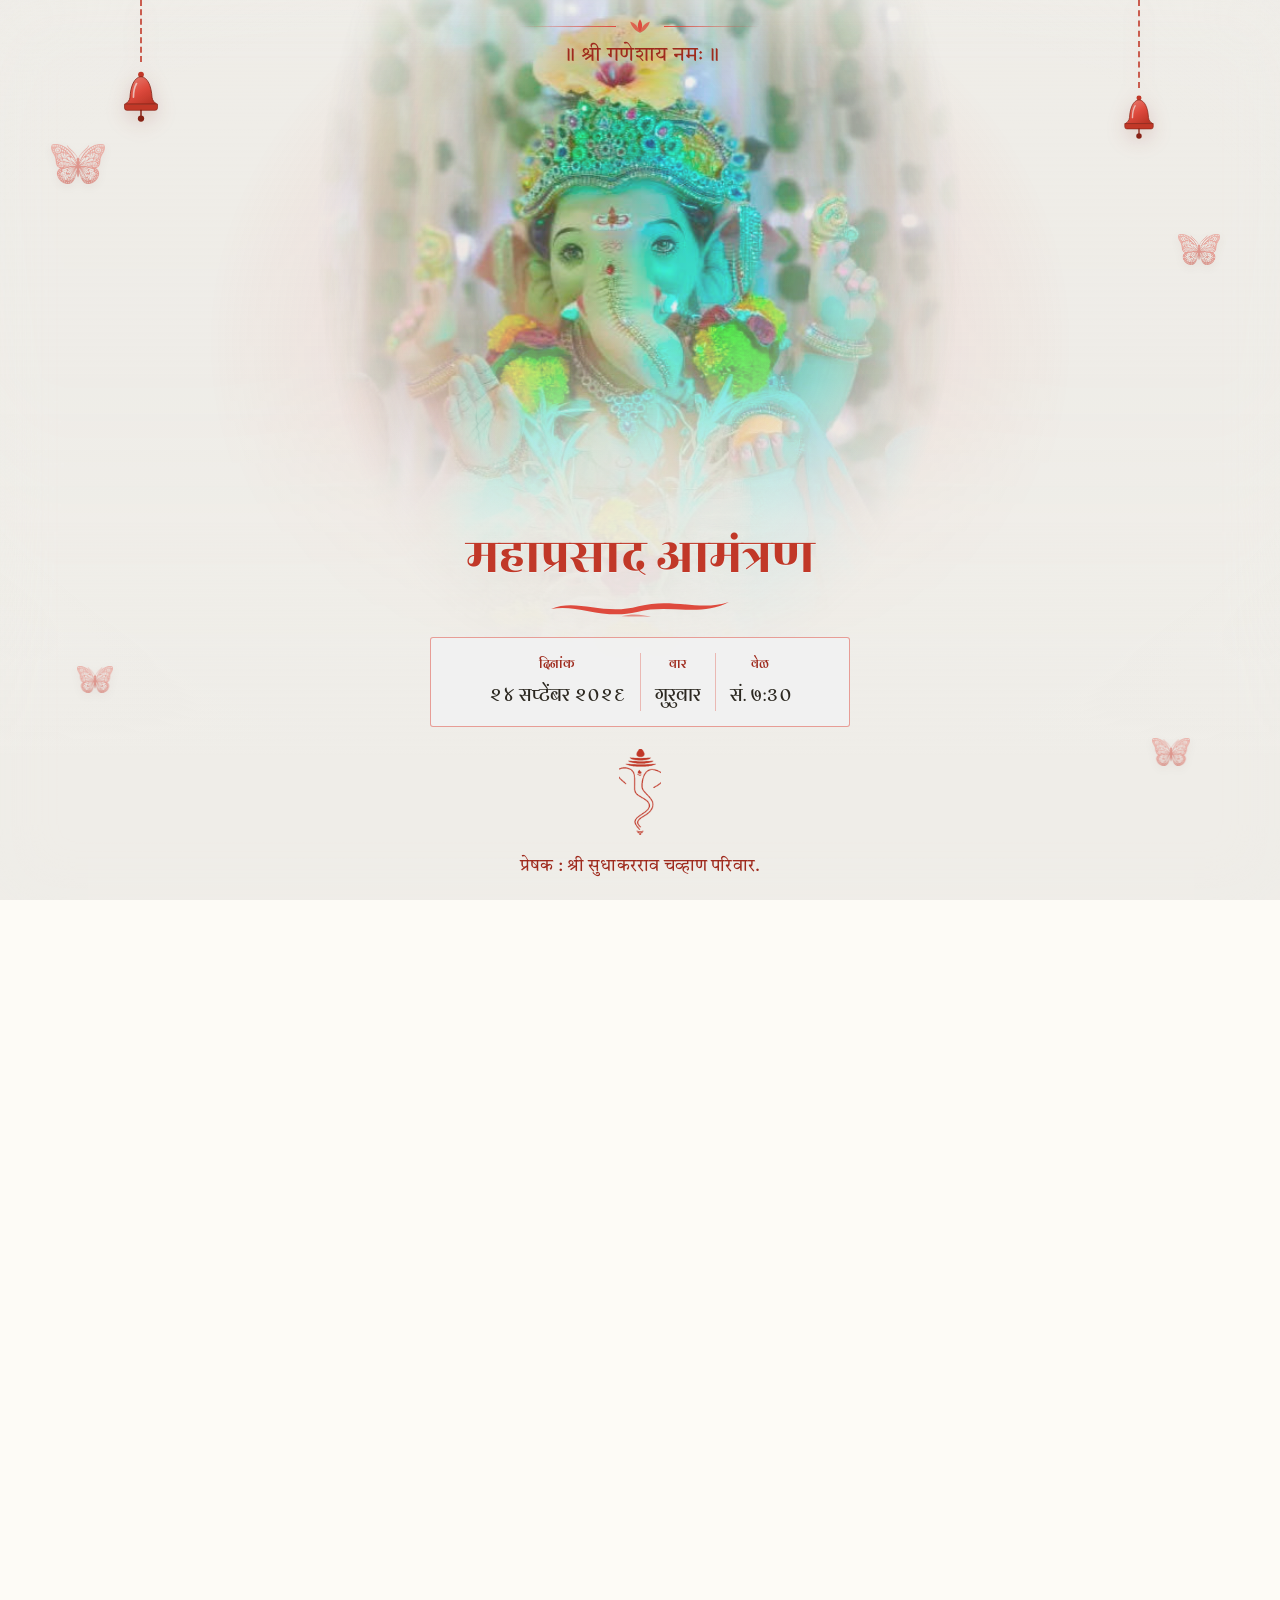
==== commit 70683e5c: "Move the mahaprasad to 7:30, set the map pin, put Arya on the page The time goes from ६:३० to ७:३० e" ====
--- a/index.html
+++ b/index.html
@@ -5,10 +5,10 @@
 <meta name="viewport" content="width=device-width, initial-scale=1, viewport-fit=cover">
 <meta name="theme-color" content="#FDFBF6">
 <title>महाप्रसाद आमंत्रण — श्री सुधाकरराव चव्हाण परिवार</title>
-<meta name="description" content="गणपती उत्सवा निमित्य सत्यनारायण पूजा व महाप्रसादाचे आमंत्रण — २४ सप्टेंबर २०२६, गुरुवार, सायंकाळी ६:३० पासून.">
+<meta name="description" content="गणपती उत्सवा निमित्य सत्यनारायण पूजा व महाप्रसादाचे आमंत्रण — २४ सप्टेंबर २०२६, गुरुवार, सायंकाळी ७:३० पासून.">
 <link rel="preconnect" href="https://fonts.googleapis.com">
 <link rel="preconnect" href="https://fonts.gstatic.com" crossorigin>
-<link href="https://fonts.googleapis.com/css2?family=Rozha+One&family=Tiro+Devanagari+Marathi&family=Eczar:wght@400;500;600&family=Mukta:wght@300;400;600&display=swap" rel="stylesheet">
+<link href="https://fonts.googleapis.com/css2?family=Rozha+One&family=Arya:wght@400;700&family=Tiro+Devanagari+Marathi&display=swap" rel="stylesheet">
 <link rel="stylesheet" href="styles.css">
 
 
@@ -163,7 +163,7 @@
           <dl class="pill rv" style="--d: .6s">
             <div><dt>दिनांक</dt><dd>२४ सप्टेंबर २०२६</dd></div>
             <div><dt>वार</dt><dd>गुरुवार</dd></div>
-            <div><dt>वेळ</dt><dd>सं. ६:३०</dd></div>
+            <div><dt>वेळ</dt><dd>सं. ७:३०</dd></div>
           </dl>
 
           <a class="mark rv" style="--d: .7s" href="#invite" data-scroll aria-label="आमंत्रण वाचा">
@@ -235,7 +235,7 @@
             </span>
             <span class="card__body">
               <span class="card__label">वेळ</span>
-              <span class="card__value">सायंकाळी ६:३०</span>
+              <span class="card__value">सायंकाळी ७:३०</span>
               <span class="card__note">पासून आपल्या आगमना पर्यंत</span>
             </span>
           </li>
--- a/styles.css
+++ b/styles.css
@@ -30,17 +30,22 @@
   --bf-opacity:   0.5;
   --plate:        1;            /* photograph visibility in this theme */
 
-  /* Three faces, each with a job.
-     Rozha One is display only — it carries no Devanagari digits, so
-     २४/०९/२६ would silently fall back to Latin 24/09/26 in it.
-     Tiro Devanagari Marathi is cut for Marathi orthography and shapes
-     श्री, प्र, त्र and क्त correctly; it ships at one weight, so it is
-     never asked to go bold. Eczar keeps the small labels, where real
-     500/600 weights are needed. */
-  --display: 'Rozha One', 'Tiro Devanagari Marathi', serif;
-  --text:    'Tiro Devanagari Marathi', 'Eczar', Georgia, serif;
-  --serif:   'Eczar', 'Tiro Devanagari Marathi', Georgia, serif;
-  --sans:    'Mukta', system-ui, -apple-system, sans-serif;
+  /* Arya carries the whole page; Rozha One is kept for the one thing
+     asked to stay as it was, the main header — it carries no Devanagari
+     digits, so २४/०९/२६ would fall back to Latin 24/09/26 in it, which
+     is why it is display-only.
+
+     Arya does not form ra-conjuncts: it renders श्र as श + a full र
+     and त्र as त + a full र, instead of tucking the ra beneath the
+     base letter. In running prose that reads as a quirk of the face,
+     but in श्री it changes the letter — the salutation came out as
+     ड्री. So the two lines that carry श्री keep Tiro, which is cut for
+     Marathi and shapes it correctly. Everything else is Arya. */
+  --display:    'Rozha One', serif;                      /* main header only */
+  --invocation: 'Tiro Devanagari Marathi', serif;         /* the two श्री lines */
+  --text:       'Arya', 'Tiro Devanagari Marathi', serif;
+  --serif:      'Arya', 'Tiro Devanagari Marathi', serif;
+  --sans:       'Arya', system-ui, -apple-system, sans-serif;
 
   --gutter: 24px;
   --col: 390px;
@@ -447,7 +452,7 @@
 .star { width: 26px; height: 16px; fill: var(--ac); transition: fill var(--theme-t); }
 
 .label {
-  margin: 0; font-family: var(--serif); font-size: 15px; font-weight: 600;
+  margin: 0; font-family: var(--serif); font-size: 15px; font-weight: 700;
   letter-spacing: 0.04em; color: var(--ac-text);
   transition: color var(--theme-t);
 }
@@ -460,7 +465,7 @@
 }
 .salutation__text {
   grid-column: 1 / -1; margin: 0; text-align: center;
-  font-family: var(--display); font-size: 20px; letter-spacing: 0.04em; color: var(--ac-text);
+  font-family: var(--invocation); font-size: 21px; letter-spacing: 0.02em; color: var(--ac-text);
 }
 .salutation .rule { width: 100%; }
 
@@ -483,11 +488,11 @@
 }
 .pill > div { display: flex; flex-direction: column; align-items: center; gap: 2px; }
 .pill > div + div { border-left: 1px solid var(--line); padding-left: 14px; }
-.pill dt { font-family: var(--serif); font-size: 12px; font-weight: 600; letter-spacing: 0.02em; color: var(--ac-text); }
+.pill dt { font-family: var(--serif); font-size: 12px; font-weight: 700; letter-spacing: 0.02em; color: var(--ac-text); }
 .pill dd { margin: 0; font-family: var(--text); font-weight: 400; font-size: 19px; color: var(--fg); white-space: nowrap; }
 
 .sender {
-  margin: 16px 0 0; font-family: var(--text); font-weight: 400; font-size: 17px;
+  margin: 16px 0 0; font-family: var(--invocation); font-weight: 400; font-size: 17px;
   letter-spacing: 0.01em; color: var(--ac-text); text-align: center;
 }
 
@@ -511,7 +516,7 @@
 .btn {
   display: inline-flex; align-items: center; justify-content: center; gap: 10px;
   width: 100%; min-height: 52px; margin-top: 18px; padding: 0 24px; border-radius: 999px;
-  font-family: var(--serif); font-size: 17px; font-weight: 600; letter-spacing: 0.02em; text-decoration: none;
+  font-family: var(--serif); font-size: 17px; font-weight: 700; letter-spacing: 0.02em; text-decoration: none;
   transition: transform .35s var(--ease), background-color var(--theme-t) var(--ease-soft),
               color var(--theme-t) var(--ease-soft), border-color var(--theme-t) var(--ease-soft), box-shadow .35s var(--ease);
 }
@@ -552,7 +557,7 @@
 }
 .card__icon svg { width: 20px; height: 20px; fill: none; stroke: var(--ac-deep); stroke-width: 1.4; stroke-linecap: round; stroke-linejoin: round; transition: stroke var(--theme-t); }
 .card__body  { display: flex; flex-direction: column; gap: 3px; }
-.card__label { font-family: var(--serif); font-size: 14px; font-weight: 600; letter-spacing: 0.03em; color: var(--ac-text); transition: color var(--theme-t); }
+.card__label { font-family: var(--serif); font-size: 14px; font-weight: 700; letter-spacing: 0.03em; color: var(--ac-text); transition: color var(--theme-t); }
 .card__value { font-family: var(--text); font-weight: 400; font-size: 22px; line-height: 1.4; color: var(--fg); transition: color var(--theme-t); }
 .card__note  { font-family: var(--serif); font-size: 15px; line-height: 1.5; color: var(--fg-soft); transition: color var(--theme-t); }
 
